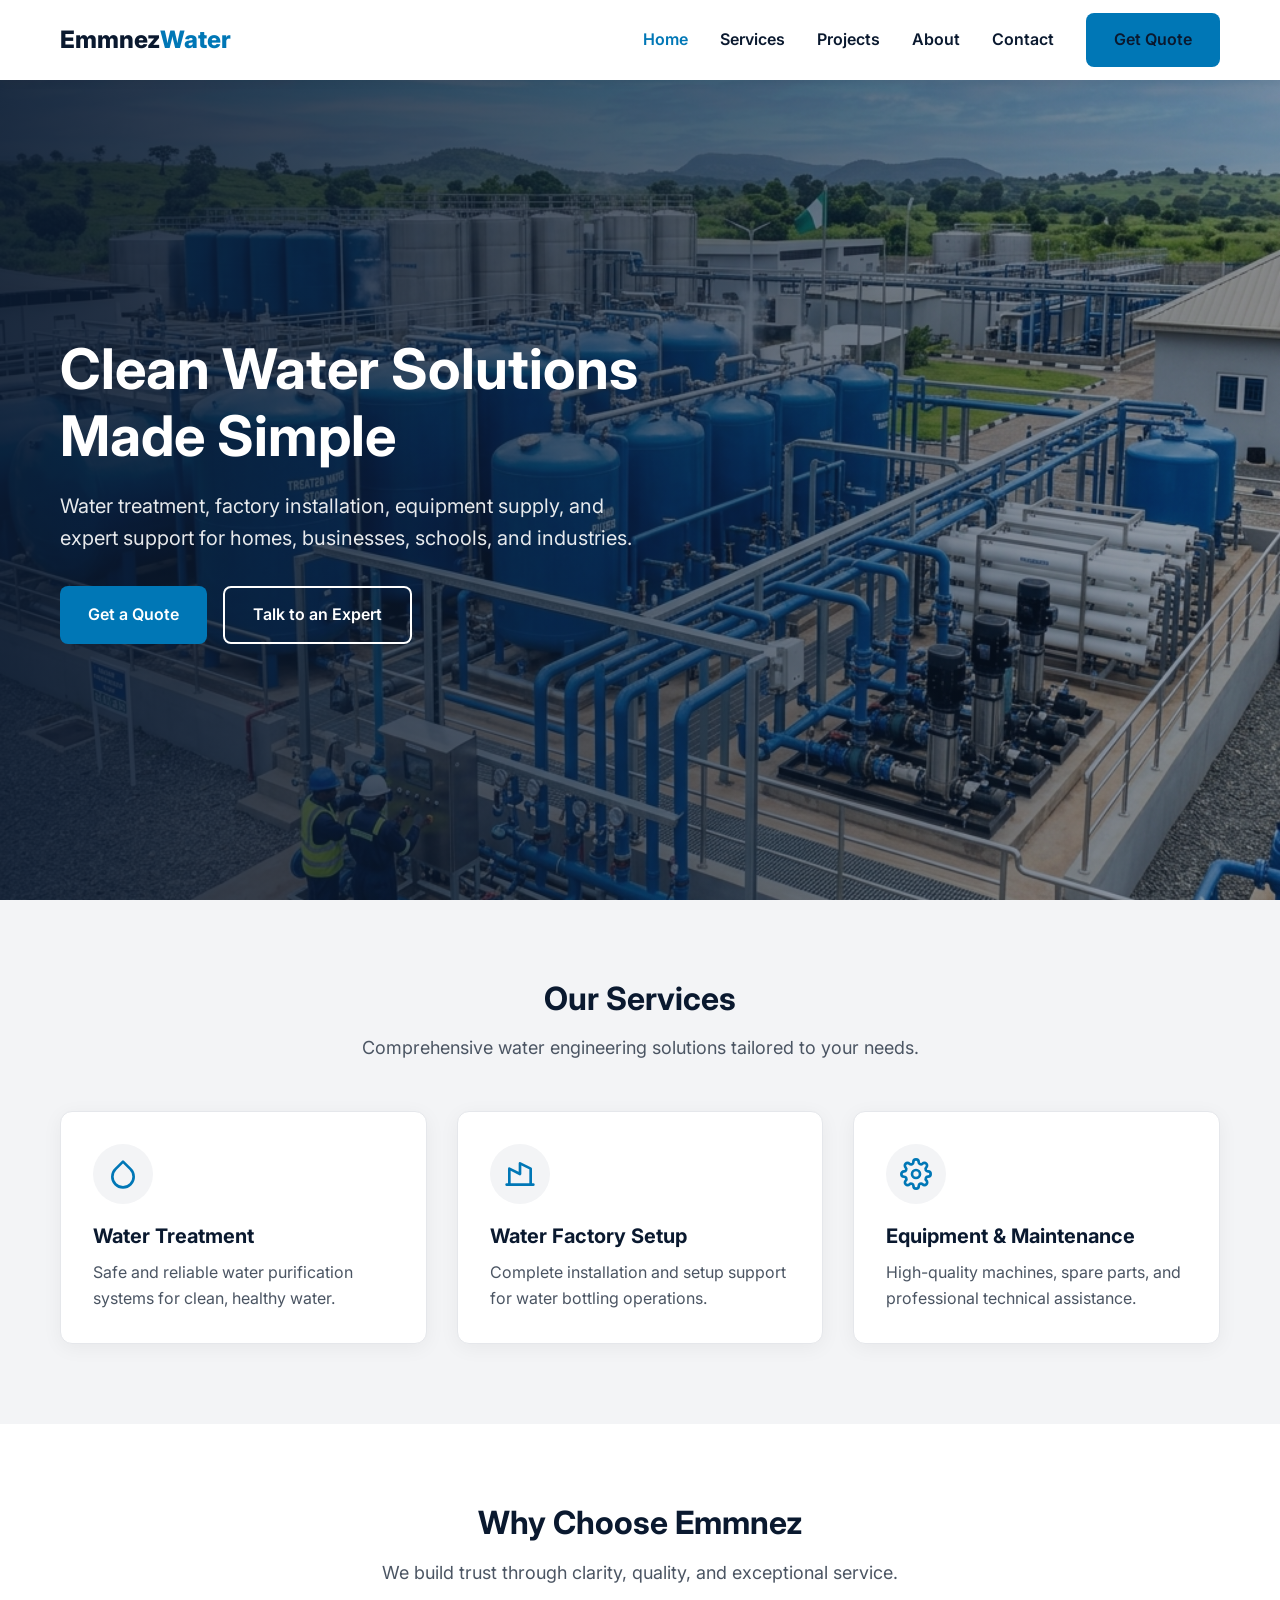
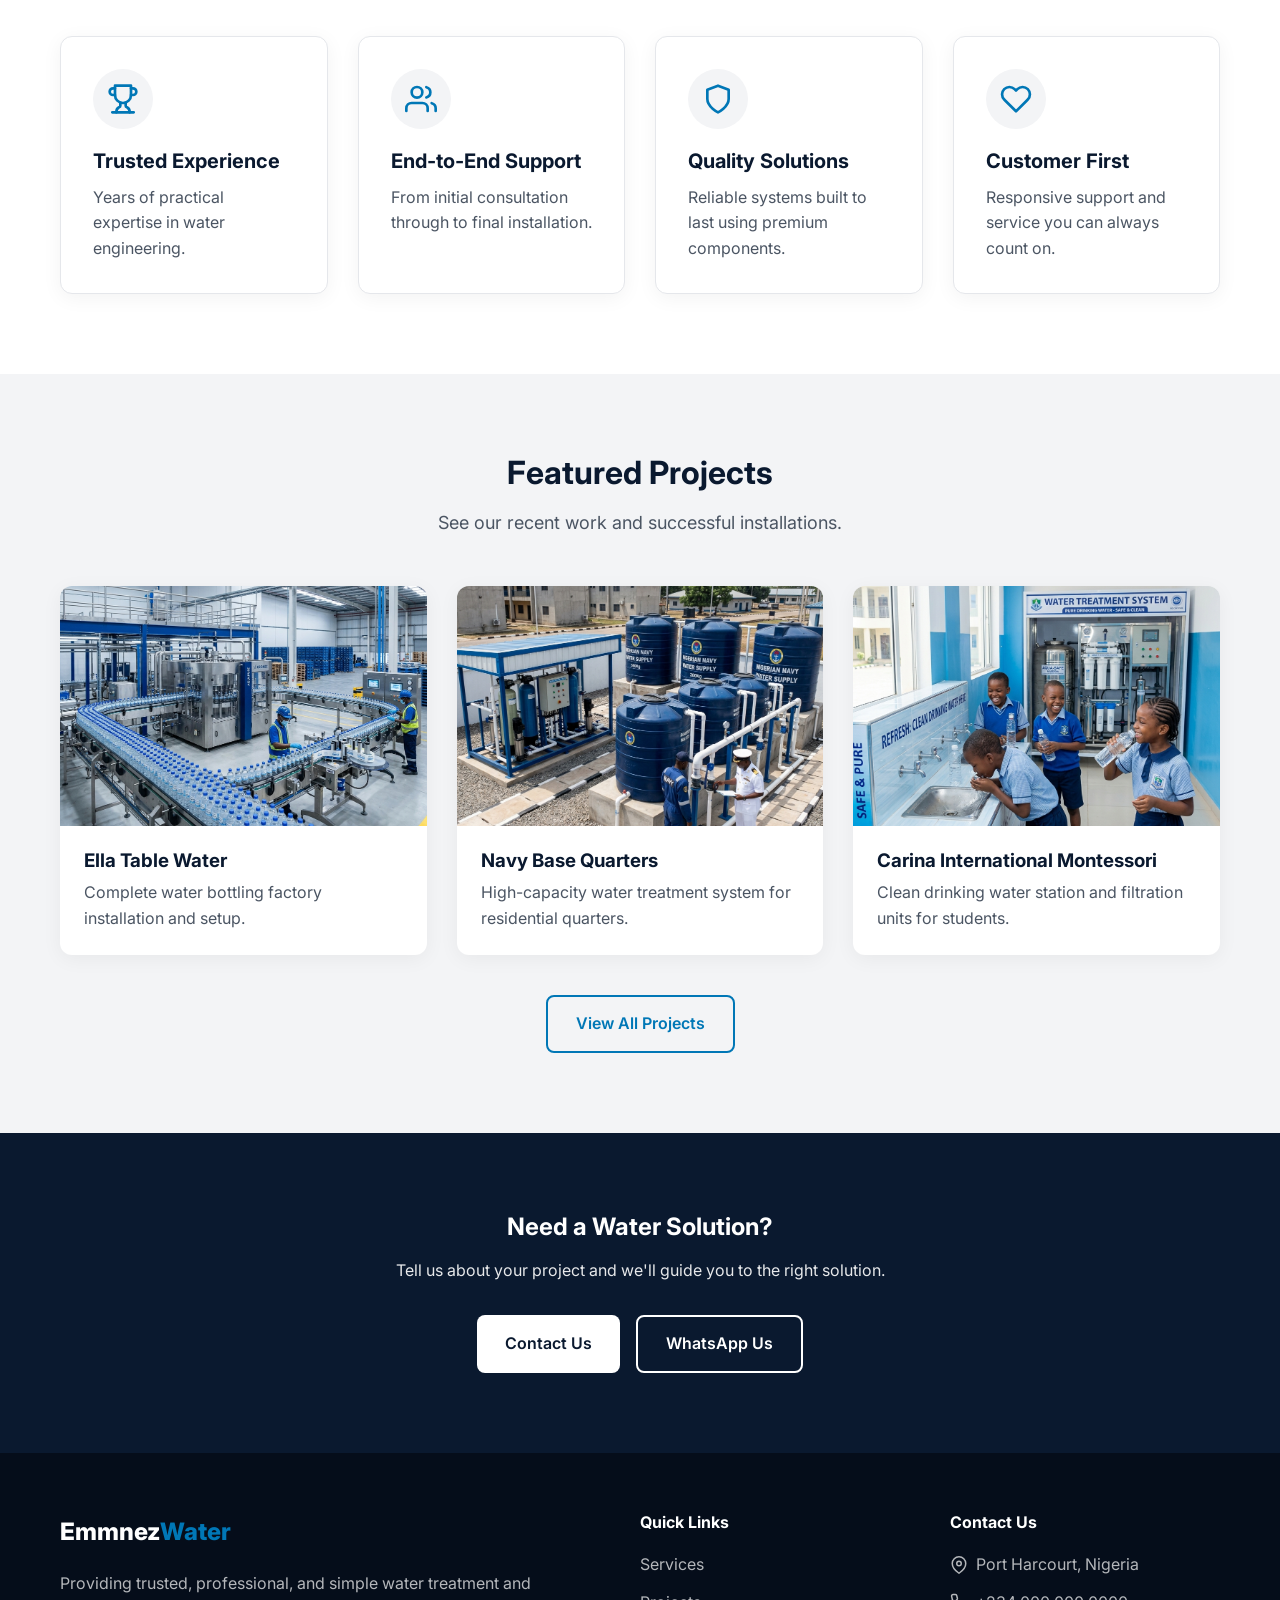
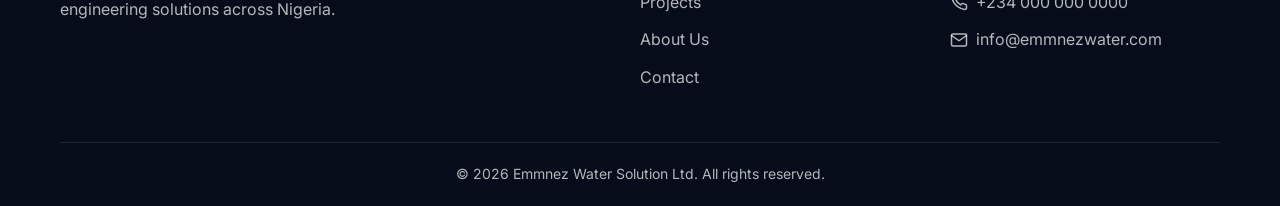
==== index.html @ 992c762e "Initial Commit: Emmnez website_v1" ====
<!DOCTYPE html>
<html lang="en">

<head>
    <meta charset="UTF-8">
    <meta name="viewport" content="width=device-width, initial-scale=1.0">
    <title>Emmnez Water Solution | Clean Water Solutions Made Simple</title>
    <meta name="description"
        content="Water treatment, factory installation, equipment supply, and expert support for homes, businesses, schools, and industries in Nigeria.">

    <!-- Open Graph Tags -->
    <meta property="og:title" content="Emmnez Water Solution">
    <meta property="og:description"
        content="Water treatment, factory installation, equipment supply, and expert support.">
    <meta property="og:type" content="website">

    <!-- Fonts -->
    <link rel="preconnect" href="https://fonts.googleapis.com">
    <link rel="preconnect" href="https://fonts.gstatic.com" crossorigin>
    <link href="https://fonts.googleapis.com/css2?family=Inter:wght@400;600;700;800&display=swap" rel="stylesheet">

    <!-- CSS -->
    <link rel="stylesheet" href="css/style.css">
</head>

<body>

    <!-- Header Navigation -->
    <header class="header">
        <div class="container nav-container">
            <a href="index.html" class="logo">Emmnez<span>Water</span></a>

            <nav class="nav-links">
                <a href="index.html" class="active">Home</a>
                <a href="services.html">Services</a>
                <a href="projects.html">Projects</a>
                <a href="about.html">About</a>
                <a href="contact.html">Contact</a>
                <a href="contact.html" class="btn btn-primary">Get Quote</a>
            </nav>

            <button class="hamburger" aria-label="Toggle navigation">
                <span></span>
                <span></span>
                <span></span>
            </button>
        </div>
    </header>

    <!-- Mobile Menu Overlay -->
    <div class="overlay"></div>
    <div class="mobile-menu">
        <a href="index.html">Home</a>
        <a href="services.html">Services</a>
        <a href="projects.html">Projects</a>
        <a href="about.html">About</a>
        <a href="contact.html">Contact</a>
        <a href="contact.html" class="btn btn-primary">Get Quote</a>
    </div>

    <main>
        <!-- Section 1: Hero -->
        <section class="hero" style="background-image: url('images/hero.png');">
            <div class="container">
                <div class="hero-content">
                    <h1>Clean Water Solutions Made Simple</h1>
                    <p>Water treatment, factory installation, equipment supply, and expert support for homes,
                        businesses, schools, and industries.</p>
                    <div class="hero-btns">
                        <a href="contact.html" class="btn btn-primary">Get a Quote</a>
                        <a href="contact.html" class="btn btn-secondary">Talk to an Expert</a>
                    </div>
                </div>
            </div>
        </section>

        <!-- Section 2: Services -->
        <section class="section services-section">
            <div class="container">
                <h2 class="section-title">Our Services</h2>
                <p class="section-subtitle">Comprehensive water engineering solutions tailored to your needs.</p>

                <div class="grid-3">
                    <div class="card">
                        <div class="card-icon"><svg width="32" height="32" viewBox="0 0 24 24" fill="none" stroke="currentColor" stroke-width="2" stroke-linecap="round" stroke-linejoin="round"><path d="M12 2.69l5.66 5.66a8 8 0 1 1-11.31 0z"></path></svg></div>
                        <h3>Water Treatment</h3>
                        <p>Safe and reliable water purification systems for clean, healthy water.</p>
                    </div>
                    <div class="card">
                        <div class="card-icon"><svg width="32" height="32" viewBox="0 0 24 24" fill="none" stroke="currentColor" stroke-width="2" stroke-linecap="round" stroke-linejoin="round"><path d="M2 20h20"></path><path d="M4 20V8l8 4V4l8 4v12"></path></svg></div>
                        <h3>Water Factory Setup</h3>
                        <p>Complete installation and setup support for water bottling operations.</p>
                    </div>
                    <div class="card">
                        <div class="card-icon"><svg width="32" height="32" viewBox="0 0 24 24" fill="none" stroke="currentColor" stroke-width="2" stroke-linecap="round" stroke-linejoin="round"><circle cx="12" cy="12" r="3"></circle><path d="M19.4 15a1.65 1.65 0 0 0 .33 1.82l.06.06a2 2 0 0 1 0 2.83 2 2 0 0 1-2.83 0l-.06-.06a1.65 1.65 0 0 0-1.82-.33 1.65 1.65 0 0 0-1 1.51V21a2 2 0 0 1-2 2 2 2 0 0 1-2-2v-.09A1.65 1.65 0 0 0 9 19.4a1.65 1.65 0 0 0-1.82.33l-.06.06a2 2 0 0 1-2.83 0 2 2 0 0 1 0-2.83l.06-.06a1.65 1.65 0 0 0 .33-1.82 1.65 1.65 0 0 0-1.51-1H3a2 2 0 0 1-2-2 2 2 0 0 1 2-2h.09A1.65 1.65 0 0 0 4.6 9a1.65 1.65 0 0 0-.33-1.82l-.06-.06a2 2 0 0 1 0-2.83 2 2 0 0 1 2.83 0l.06.06a1.65 1.65 0 0 0 1.82.33H9a1.65 1.65 0 0 0 1-1.51V3a2 2 0 0 1 2-2 2 2 0 0 1 2 2v.09a1.65 1.65 0 0 0 1 1.51 1.65 1.65 0 0 0 1.82-.33l.06-.06a2 2 0 0 1 2.83 0 2 2 0 0 1 0 2.83l-.06.06a1.65 1.65 0 0 0-.33 1.82V9a1.65 1.65 0 0 0 1.51 1H21a2 2 0 0 1 2 2 2 2 0 0 1-2 2h-.09a1.65 1.65 0 0 0-1.51 1z"></path></svg></div>
                        <h3>Equipment & Maintenance</h3>
                        <p>High-quality machines, spare parts, and professional technical assistance.</p>
                    </div>
                </div>
            </div>
        </section>

        <!-- Section 3: Why Choose Emmnez -->
        <section class="section">
            <div class="container">
                <h2 class="section-title">Why Choose Emmnez</h2>
                <p class="section-subtitle">We build trust through clarity, quality, and exceptional service.</p>

                <div class="grid-4">
                    <div class="card">
                        <div class="card-icon"><svg width="32" height="32" viewBox="0 0 24 24" fill="none" stroke="currentColor" stroke-width="2" stroke-linecap="round" stroke-linejoin="round"><path d="M6 9H4.5a2.5 2.5 0 0 1 0-5H6"></path><path d="M18 9h1.5a2.5 2.5 0 0 0 0-5H18"></path><path d="M4 22h16"></path><path d="M10 14.66V17c0 .55-.47.98-.97 1.21C7.85 18.75 7 20.24 7 22"></path><path d="M14 14.66V17c0 .55.47.98.97 1.21C16.15 18.75 17 20.24 17 22"></path><path d="M18 2H6v7a6 6 0 0 0 12 0V2z"></path></svg></div>
                        <h3>Trusted Experience</h3>
                        <p>Years of practical expertise in water engineering.</p>
                    </div>
                    <div class="card">
                        <div class="card-icon"><svg width="32" height="32" viewBox="0 0 24 24" fill="none" stroke="currentColor" stroke-width="2" stroke-linecap="round" stroke-linejoin="round"><path d="M17 21v-2a4 4 0 0 0-4-4H5a4 4 0 0 0-4 4v2"></path><circle cx="9" cy="7" r="4"></circle><path d="M23 21v-2a4 4 0 0 0-3-3.87"></path><path d="M16 3.13a4 4 0 0 1 0 7.75"></path></svg></div>
                        <h3>End-to-End Support</h3>
                        <p>From initial consultation through to final installation.</p>
                    </div>
                    <div class="card">
                        <div class="card-icon"><svg width="32" height="32" viewBox="0 0 24 24" fill="none" stroke="currentColor" stroke-width="2" stroke-linecap="round" stroke-linejoin="round"><path d="M12 22s8-4 8-10V5l-8-3-8 3v7c0 6 8 10 8 10z"></path></svg></div>
                        <h3>Quality Solutions</h3>
                        <p>Reliable systems built to last using premium components.</p>
                    </div>
                    <div class="card">
                        <div class="card-icon"><svg width="32" height="32" viewBox="0 0 24 24" fill="none" stroke="currentColor" stroke-width="2" stroke-linecap="round" stroke-linejoin="round"><path d="M20.84 4.61a5.5 5.5 0 0 0-7.78 0L12 5.67l-1.06-1.06a5.5 5.5 0 0 0-7.78 7.78l1.06 1.06L12 21.23l7.78-7.78 1.06-1.06a5.5 5.5 0 0 0 0-7.78z"></path></svg></div>
                        <h3>Customer First</h3>
                        <p>Responsive support and service you can always count on.</p>
                    </div>
                </div>
            </div>
        </section>

        <!-- Section 4: Featured Projects -->
        <section class="section services-section">
            <div class="container">
                <h2 class="section-title">Featured Projects</h2>
                <p class="section-subtitle">See our recent work and successful installations.</p>

                <div class="grid-3">
                    <div class="project-card">
                        <img src="images/project-ella.png" alt="Ella Table Water Factory" class="project-img">
                        <div class="project-info">
                            <h3>Ella Table Water</h3>
                            <p>Complete water bottling factory installation and setup.</p>
                        </div>
                    </div>
                    <div class="project-card">
                        <img src="images/project-navy.png" alt="Navy Base Quarters Water System" class="project-img">
                        <div class="project-info">
                            <h3>Navy Base Quarters</h3>
                            <p>High-capacity water treatment system for residential quarters.</p>
                        </div>
                    </div>
                    <div class="project-card">
                        <img src="images/project-school.png" alt="Carina International Montessori School Water Station"
                            class="project-img">
                        <div class="project-info">
                            <h3>Carina International Montessori</h3>
                            <p>Clean drinking water station and filtration units for students.</p>
                        </div>
                    </div>
                </div>
                <div style="text-align: center; margin-top: 40px;">
                    <a href="projects.html" class="btn btn-outline">View All Projects</a>
                </div>
            </div>
        </section>

        <!-- Section 5: Contact CTA -->
        <section class="section cta-section">
            <div class="container">
                <h2>Need a Water Solution?</h2>
                <p style="max-width: 600px; margin: 16px auto 0; opacity: 0.9;">Tell us about your project and we'll
                    guide you to the right solution.</p>
                <div class="cta-btns">
                    <a href="contact.html" class="btn btn-primary"
                        style="background-color: var(--secondary-white); color: var(--primary-navy);">Contact Us</a>
                    <a href="https://wa.me/2340000000000" class="btn btn-outline"
                        style="border-color: var(--secondary-white); color: var(--secondary-white);">WhatsApp Us</a>
                </div>
            </div>
        </section>
    </main>

    <footer class="footer">
        <div class="container">
            <div class="footer-top">
                <div>
                    <a href="index.html" class="logo"
                        style="color: var(--secondary-white); margin-bottom: 20px; display: block;">Emmnez<span>Water</span></a>
                    <p>Providing trusted, professional, and simple water treatment and engineering solutions across
                        Nigeria.</p>
                </div>
                <div>
                    <h4>Quick Links</h4>
                    <ul class="footer-links">
                        <li><a href="services.html">Services</a></li>
                        <li><a href="projects.html">Projects</a></li>
                        <li><a href="about.html">About Us</a></li>
                        <li><a href="contact.html">Contact</a></li>
                    </ul>
                </div>
                <div>
                    <h4>Contact Us</h4>
                    <ul class="footer-links">
                        <li style="display: flex; align-items: center; gap: 8px;"><svg width="18" height="18" viewBox="0 0 24 24" fill="none" stroke="currentColor" stroke-width="2" stroke-linecap="round" stroke-linejoin="round"><path d="M21 10c0 7-9 13-9 13s-9-6-9-13a9 9 0 0 1 18 0z"></path><circle cx="12" cy="10" r="3"></circle></svg> Port Harcourt, Nigeria</li>
                        <li style="display: flex; align-items: center; gap: 8px;"><svg width="18" height="18" viewBox="0 0 24 24" fill="none" stroke="currentColor" stroke-width="2" stroke-linecap="round" stroke-linejoin="round"><path d="M22 16.92v3a2 2 0 0 1-2.18 2 19.79 19.79 0 0 1-8.63-3.07 19.5 19.5 0 0 1-6-6 19.79 19.79 0 0 1-3.07-8.67A2 2 0 0 1 4.11 2h3a2 2 0 0 1 2 1.72 12.84 12.84 0 0 0 .7 2.81 2 2 0 0 1-.45 2.11L8.09 9.91a16 16 0 0 0 6 6l1.27-1.27a2 2 0 0 1 2.11-.45 12.84 12.84 0 0 0 2.81.7A2 2 0 0 1 22 16.92z"></path></svg> +234 000 000 0000</li>
                        <li style="display: flex; align-items: center; gap: 8px;"><svg width="18" height="18" viewBox="0 0 24 24" fill="none" stroke="currentColor" stroke-width="2" stroke-linecap="round" stroke-linejoin="round"><path d="M4 4h16c1.1 0 2 .9 2 2v12c0 1.1-.9 2-2 2H4c-1.1 0-2-.9-2-2V6c0-1.1.9-2 2-2z"></path><polyline points="22,6 12,13 2,6"></polyline></svg> info@emmnezwater.com</li>
                    </ul>
                </div>
            </div>
            <div class="footer-bottom">
                <p>&copy; 2026 Emmnez Water Solution Ltd. All rights reserved.</p>
            </div>
        </div>
    </footer>

    <script src="js/main.js"></script>
</body>

</html>
---- css/style.css ----
:root {
    --primary-navy: #0A192F;
    --secondary-white: #FFFFFF;
    --neutral-gray: #F3F4F6;
    --text-gray: #4B5563;
    --accent-blue: #0077B6;
    --border-light: #E5E7EB;
    
    --font-main: 'Inter', sans-serif;
    
    --transition-fast: 0.2s ease;
    --transition-smooth: 0.3s ease-in-out;
}

* {
    margin: 0;
    padding: 0;
    box-sizing: border-box;
}

html {
    scroll-behavior: smooth;
}

body {
    font-family: var(--font-main);
    color: var(--text-gray);
    background-color: var(--secondary-white);
    line-height: 1.6;
    -webkit-font-smoothing: antialiased;
}

h1, h2, h3, h4, h5, h6 {
    color: var(--primary-navy);
    font-weight: 700;
    line-height: 1.2;
}

a {
    text-decoration: none;
    color: inherit;
    transition: color var(--transition-fast);
}

img {
    max-width: 100%;
    height: auto;
    display: block;
}

/* Utilities */
.container {
    width: 100%;
    max-width: 1200px;
    margin: 0 auto;
    padding: 0 20px;
}

.section {
    padding: 80px 0;
}

.section-title {
    font-size: 2rem;
    margin-bottom: 16px;
    text-align: center;
}

.section-subtitle {
    text-align: center;
    max-width: 600px;
    margin: 0 auto 48px;
    font-size: 1.125rem;
}

.btn {
    display: inline-flex;
    align-items: center;
    justify-content: center;
    padding: 14px 28px;
    border-radius: 8px;
    font-weight: 600;
    font-size: 1rem;
    cursor: pointer;
    transition: all var(--transition-fast);
    border: none;
    min-width: 44px;
    min-height: 44px; /* Touch target size */
}

.btn-primary {
    background-color: var(--accent-blue);
    color: var(--secondary-white);
}

.btn-primary:hover {
    background-color: #005f92;
    transform: translateY(-2px);
}

.btn-secondary {
    background-color: transparent;
    color: var(--secondary-white);
    border: 2px solid var(--secondary-white);
}

.btn-secondary:hover {
    background-color: var(--secondary-white);
    color: var(--primary-navy);
}

.btn-outline {
    background-color: transparent;
    color: var(--accent-blue);
    border: 2px solid var(--accent-blue);
}

.btn-outline:hover {
    background-color: var(--accent-blue);
    color: var(--secondary-white);
}

/* Header & Navigation */
.header {
    position: fixed;
    top: 0;
    left: 0;
    width: 100%;
    background-color: var(--secondary-white);
    box-shadow: 0 2px 10px rgba(0, 0, 0, 0.05);
    z-index: 1000;
    transition: padding var(--transition-smooth);
}

.nav-container {
    display: flex;
    justify-content: space-between;
    align-items: center;
    height: 80px;
}

.logo {
    font-size: 1.5rem;
    font-weight: 800;
    color: var(--primary-navy);
}

.logo span {
    color: var(--accent-blue);
}

.nav-links {
    display: none; /* Mobile first */
}

.hamburger {
    display: flex;
    flex-direction: column;
    gap: 6px;
    background: none;
    border: none;
    cursor: pointer;
    padding: 10px;
    z-index: 1001;
}

.hamburger span {
    display: block;
    width: 25px;
    height: 2px;
    background-color: var(--primary-navy);
    transition: var(--transition-fast);
}

/* Mobile Menu */
.mobile-menu {
    position: fixed;
    top: 0;
    right: -100%;
    width: 80%;
    max-width: 400px;
    height: 100vh;
    background-color: var(--secondary-white);
    box-shadow: -5px 0 15px rgba(0, 0, 0, 0.1);
    z-index: 999;
    padding: 100px 40px 40px;
    transition: right var(--transition-smooth);
    display: flex;
    flex-direction: column;
    gap: 24px;
}

.mobile-menu.active {
    right: 0;
}

.mobile-menu a {
    font-size: 1.25rem;
    font-weight: 600;
    color: var(--primary-navy);
    padding: 10px 0;
}

.mobile-menu .btn {
    margin-top: 20px;
}

/* Overlay */
.overlay {
    position: fixed;
    top: 0;
    left: 0;
    width: 100%;
    height: 100%;
    background: rgba(0, 0, 0, 0.5);
    opacity: 0;
    visibility: hidden;
    transition: var(--transition-smooth);
    z-index: 998;
}

.overlay.active {
    opacity: 1;
    visibility: visible;
}

/* Main Content Wrapper */
main {
    margin-top: 80px; /* Offset for fixed header */
}

/* Hero Section */
.hero {
    position: relative;
    height: calc(100vh - 80px);
    min-height: 500px;
    display: flex;
    align-items: center;
    background-size: cover;
    background-position: center;
    background-repeat: no-repeat;
}

.hero::before {
    content: '';
    position: absolute;
    top: 0;
    left: 0;
    width: 100%;
    height: 100%;
    background: linear-gradient(to right, rgba(10, 25, 47, 0.9), rgba(10, 25, 47, 0.4));
}

.hero-content {
    position: relative;
    z-index: 1;
    color: var(--secondary-white);
    max-width: 600px;
    animation: fadeIn 1s ease-out forwards;
}

.hero h1 {
    color: var(--secondary-white);
    font-size: 2.5rem;
    margin-bottom: 20px;
}

.hero p {
    font-size: 1.125rem;
    margin-bottom: 32px;
    opacity: 0.9;
}

.hero-btns {
    display: flex;
    gap: 16px;
    flex-wrap: wrap;
}

/* Grid Layouts */
.grid-3 {
    display: grid;
    grid-template-columns: 1fr;
    gap: 30px;
}

.grid-4 {
    display: grid;
    grid-template-columns: 1fr;
    gap: 30px;
}

.grid-2 {
    display: grid;
    grid-template-columns: 1fr;
    gap: 40px;
}

/* Cards */
.card {
    background: var(--secondary-white);
    border-radius: 12px;
    padding: 32px;
    box-shadow: 0 4px 20px rgba(0, 0, 0, 0.05);
    transition: transform var(--transition-fast), box-shadow var(--transition-fast);
    border: 1px solid var(--border-light);
}

.card:hover {
    transform: translateY(-5px);
    box-shadow: 0 10px 30px rgba(0, 0, 0, 0.08);
}

.card-icon {
    width: 60px;
    height: 60px;
    background-color: var(--neutral-gray);
    border-radius: 50%;
    display: flex;
    align-items: center;
    justify-content: center;
    margin-bottom: 20px;
    color: var(--accent-blue);
    font-size: 1.5rem;
}

.card h3 {
    margin-bottom: 12px;
    font-size: 1.25rem;
}

/* Services Background */
.services-section {
    background-color: var(--neutral-gray);
}

/* Projects */
.project-card {
    border-radius: 12px;
    overflow: hidden;
    background: var(--secondary-white);
    box-shadow: 0 4px 20px rgba(0, 0, 0, 0.05);
    display: flex;
    flex-direction: column;
}

.project-img {
    height: 240px;
    width: 100%;
    object-fit: cover;
}

.project-info {
    padding: 24px;
    flex: 1;
}

.project-info h3 {
    margin-bottom: 8px;
}

/* Contact CTA */
.cta-section {
    background-color: var(--primary-navy);
    color: var(--secondary-white);
    text-align: center;
}

.cta-section h2 {
    color: var(--secondary-white);
}

.cta-btns {
    display: flex;
    gap: 16px;
    justify-content: center;
    flex-wrap: wrap;
    margin-top: 32px;
}

/* Footer */
.footer {
    background-color: #050d1a;
    color: rgba(255, 255, 255, 0.7);
    padding: 60px 0 20px;
}

.footer-top {
    display: grid;
    grid-template-columns: 1fr;
    gap: 40px;
    margin-bottom: 40px;
}

.footer h4 {
    color: var(--secondary-white);
    margin-bottom: 20px;
}

.footer-links {
    list-style: none;
}

.footer-links li {
    margin-bottom: 12px;
}

.footer-links a:hover {
    color: var(--secondary-white);
}

.footer-bottom {
    text-align: center;
    padding-top: 20px;
    border-top: 1px solid rgba(255, 255, 255, 0.1);
    font-size: 0.875rem;
}

/* Form Styles */
.form-group {
    margin-bottom: 20px;
}

.form-label {
    display: block;
    margin-bottom: 8px;
    font-weight: 600;
    color: var(--primary-navy);
}

.form-control {
    width: 100%;
    padding: 14px 16px;
    border: 1px solid var(--border-light);
    border-radius: 8px;
    font-family: inherit;
    font-size: 1rem;
    transition: border-color var(--transition-fast);
}

.form-control:focus {
    outline: none;
    border-color: var(--accent-blue);
}

textarea.form-control {
    min-height: 120px;
    resize: vertical;
}

/* Map */
.map-container {
    border-radius: 12px;
    overflow: hidden;
    height: 400px;
}

.map-container iframe {
    width: 100%;
    height: 100%;
    border: none;
}

/* Page Headers */
.page-header {
    background-color: var(--primary-navy);
    color: var(--secondary-white);
    padding: 80px 0;
    text-align: center;
}

.page-header h1 {
    color: var(--secondary-white);
    font-size: 2.5rem;
    margin-bottom: 16px;
}

.page-header p {
    font-size: 1.125rem;
    opacity: 0.9;
    max-width: 600px;
    margin: 0 auto;
}

/* Services Page specific */
.service-detail {
    display: grid;
    grid-template-columns: 1fr;
    gap: 40px;
    margin-bottom: 80px;
    align-items: center;
}

.service-detail:nth-child(even) .service-img-col {
    order: -1;
}

.service-img {
    border-radius: 12px;
    width: 100%;
    height: auto;
    object-fit: cover;
}

.service-content h3 {
    font-size: 1.75rem;
    margin-bottom: 16px;
}

.service-content ul {
    list-style-type: none;
    margin-top: 20px;
}

.service-content ul li {
    margin-bottom: 10px;
    padding-left: 24px;
    position: relative;
}

.service-content ul li::before {
    content: '✓';
    color: var(--accent-blue);
    position: absolute;
    left: 0;
    font-weight: bold;
}

/* About Page Specific */
.team-img {
    border-radius: 12px;
    width: 100%;
    height: auto;
    object-fit: cover;
}

/* Contact Info */
.contact-info-card {
    background: var(--neutral-gray);
    padding: 32px;
    border-radius: 12px;
}

.contact-info-item {
    margin-bottom: 24px;
}

.contact-info-item h4 {
    margin-bottom: 8px;
    display: flex;
    align-items: center;
    gap: 8px;
}

/* Animations */
@keyframes fadeIn {
    from {
        opacity: 0;
        transform: translateY(20px);
    }
    to {
        opacity: 1;
        transform: translateY(0);
    }
}

/* Responsive Design - Desktop First overrides */
@media (min-width: 768px) {
    .grid-3 {
        grid-template-columns: repeat(3, 1fr);
    }
    
    .grid-4 {
        grid-template-columns: repeat(2, 1fr);
    }
    
    .grid-2 {
        grid-template-columns: repeat(2, 1fr);
        align-items: center;
    }
    
    .hero h1 {
        font-size: 3.5rem;
    }
    
    .hero p {
        font-size: 1.25rem;
    }
    
    .footer-top {
        grid-template-columns: 2fr 1fr 1fr;
    }

    .service-detail {
        grid-template-columns: 1fr 1fr;
    }
    
    .service-detail:nth-child(even) .service-img-col {
        order: 1; /* Reset on desktop so image is on right */
    }
}

@media (min-width: 1024px) {
    .hamburger {
        display: none;
    }
    
    .nav-links {
        display: flex;
        gap: 32px;
        align-items: center;
    }
    
    .nav-links a {
        font-weight: 600;
        color: var(--primary-navy);
    }
    
    .nav-links a.active {
        color: var(--accent-blue);
    }
    
    .nav-links a:hover {
        color: var(--accent-blue);
    }
    
    .grid-4 {
        grid-template-columns: repeat(4, 1fr);
    }
}
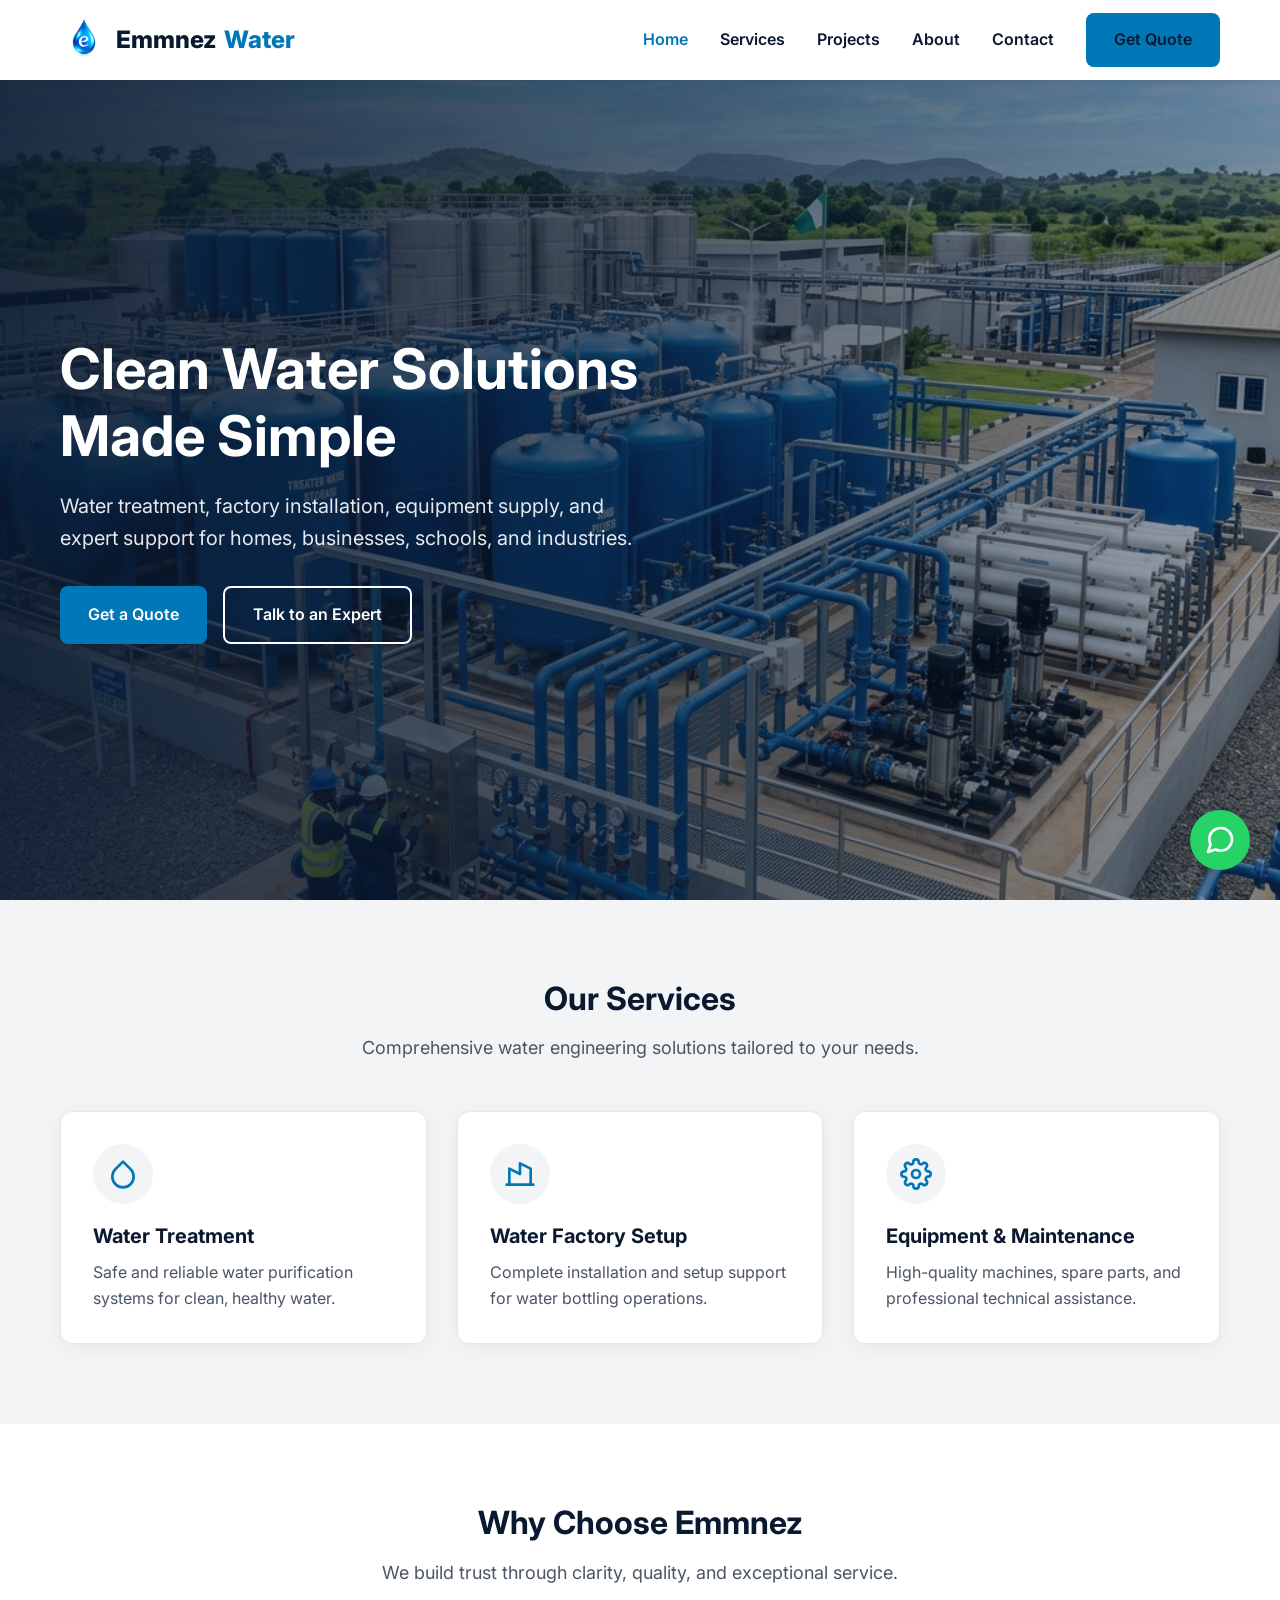
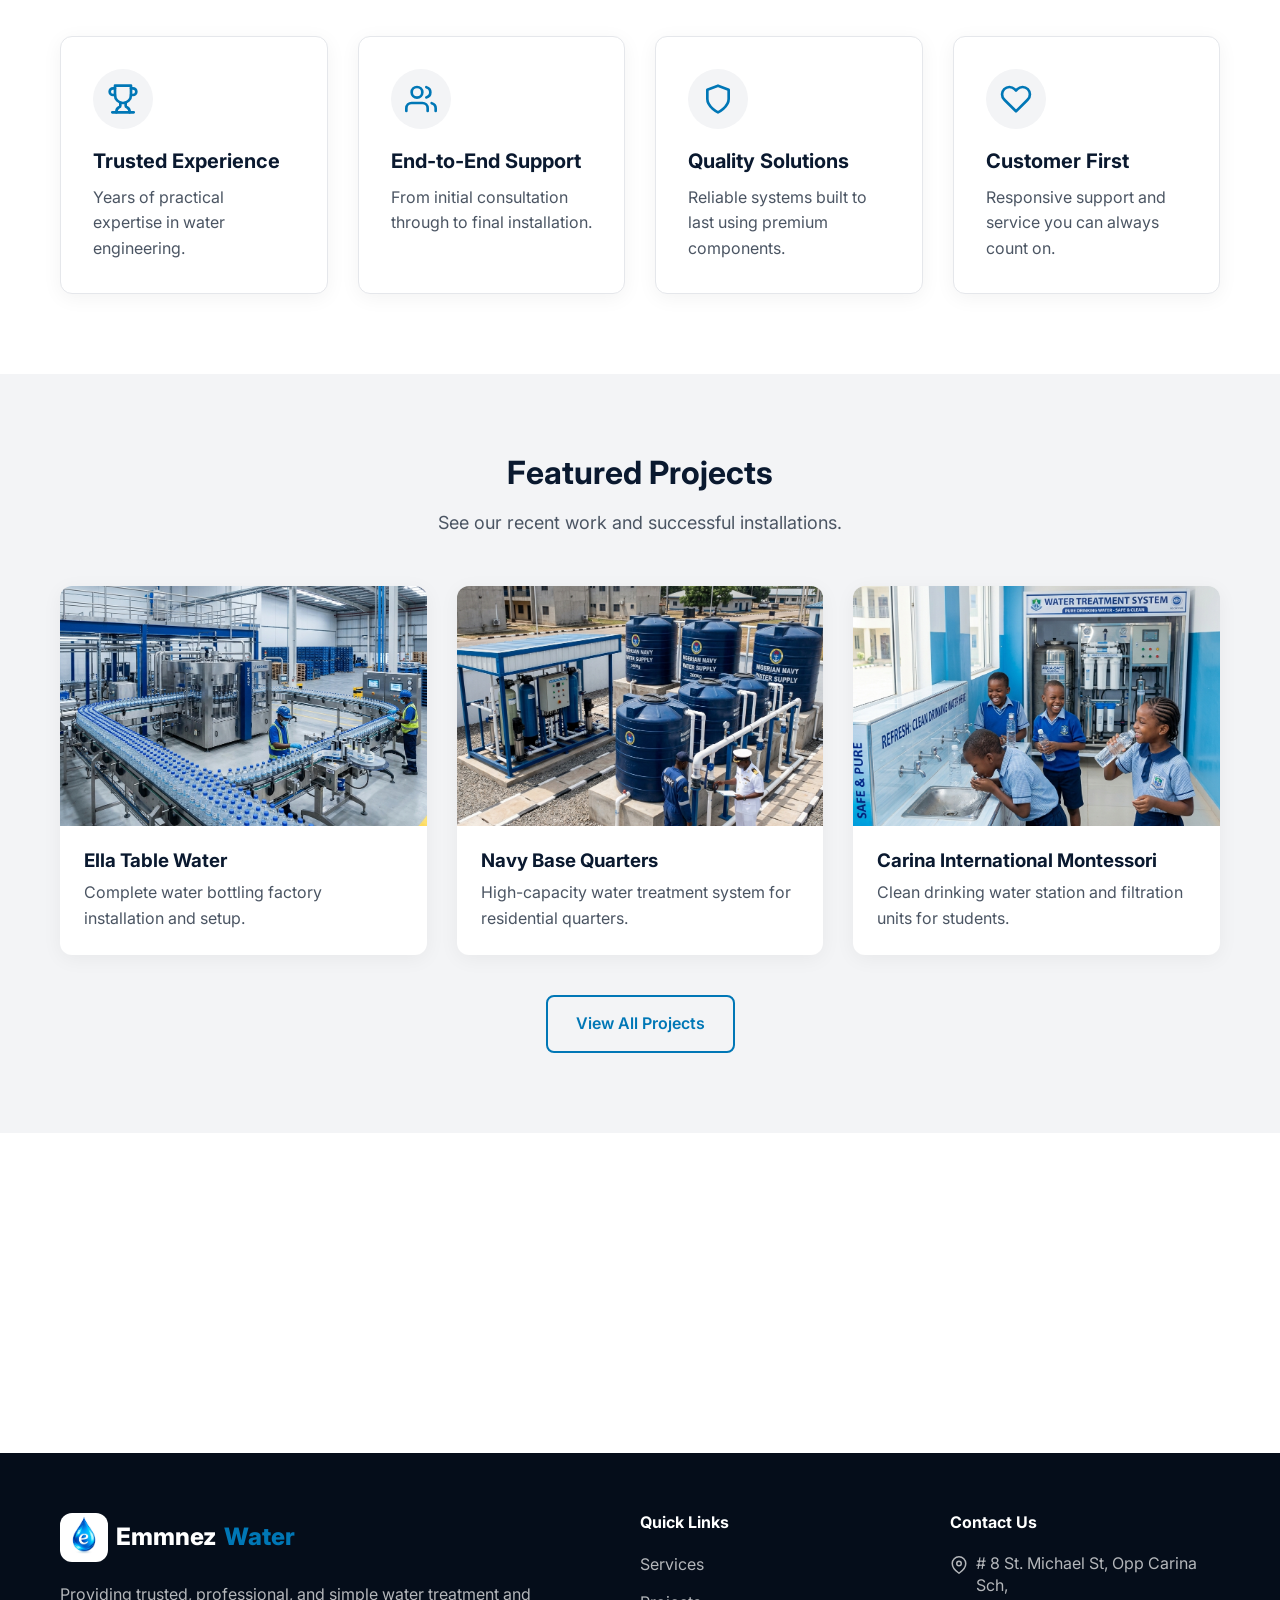
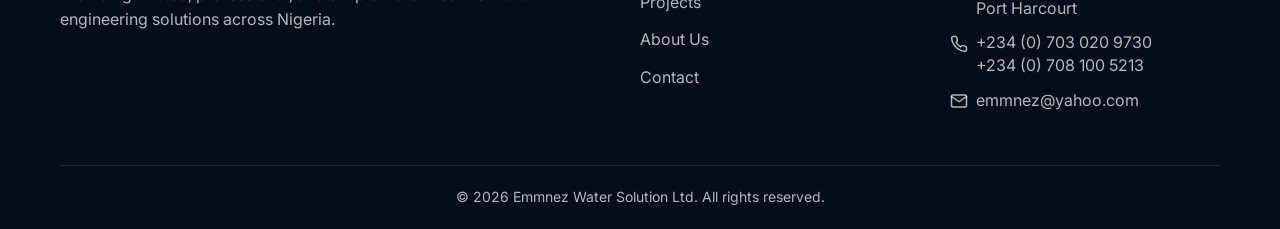
==== commit d8a18c16: "Update: Mobile hamburger rework, add logo, wire contact form, update contact info" ====
--- a/index.html
+++ b/index.html
@@ -28,7 +28,7 @@
     <!-- Header Navigation -->
     <header class="header">
         <div class="container nav-container">
-            <a href="index.html" class="logo">Emmnez<span>Water</span></a>
+            <a href="index.html" class="logo" style="display: flex; align-items: center; gap: 8px;"><img src="images/logo.jpg" alt="Emmnez Water Logo" width="48" height="48" style="mix-blend-mode: multiply; object-fit: contain;">Emmnez<span>Water</span></a>
 
             <nav class="nav-links">
                 <a href="index.html" class="active">Home</a>
@@ -75,7 +75,7 @@
         </section>
 
         <!-- Section 2: Services -->
-        <section class="section services-section">
+        <section class="section services-section animate-on-scroll">
             <div class="container">
                 <h2 class="section-title">Our Services</h2>
                 <p class="section-subtitle">Comprehensive water engineering solutions tailored to your needs.</p>
@@ -101,7 +101,7 @@
         </section>
 
         <!-- Section 3: Why Choose Emmnez -->
-        <section class="section">
+        <section class="section animate-on-scroll">
             <div class="container">
                 <h2 class="section-title">Why Choose Emmnez</h2>
                 <p class="section-subtitle">We build trust through clarity, quality, and exceptional service.</p>
@@ -132,21 +132,21 @@
         </section>
 
         <!-- Section 4: Featured Projects -->
-        <section class="section services-section">
+        <section class="section services-section animate-on-scroll">
             <div class="container">
                 <h2 class="section-title">Featured Projects</h2>
                 <p class="section-subtitle">See our recent work and successful installations.</p>
 
                 <div class="grid-3">
                     <div class="project-card">
-                        <img src="images/project-ella.png" alt="Ella Table Water Factory" class="project-img">
+                        <img src="images/project-ella.png" alt="Ella Table Water Factory" class="project-img" loading="lazy" width="600" height="400">
                         <div class="project-info">
                             <h3>Ella Table Water</h3>
                             <p>Complete water bottling factory installation and setup.</p>
                         </div>
                     </div>
                     <div class="project-card">
-                        <img src="images/project-navy.png" alt="Navy Base Quarters Water System" class="project-img">
+                        <img src="images/project-navy.png" alt="Navy Base Quarters Water System" class="project-img" loading="lazy" width="600" height="400">
                         <div class="project-info">
                             <h3>Navy Base Quarters</h3>
                             <p>High-capacity water treatment system for residential quarters.</p>
@@ -154,7 +154,7 @@
                     </div>
                     <div class="project-card">
                         <img src="images/project-school.png" alt="Carina International Montessori School Water Station"
-                            class="project-img">
+                            class="project-img" loading="lazy" width="600" height="400">
                         <div class="project-info">
                             <h3>Carina International Montessori</h3>
                             <p>Clean drinking water station and filtration units for students.</p>
@@ -168,7 +168,7 @@
         </section>
 
         <!-- Section 5: Contact CTA -->
-        <section class="section cta-section">
+        <section class="section cta-section animate-on-scroll">
             <div class="container">
                 <h2>Need a Water Solution?</h2>
                 <p style="max-width: 600px; margin: 16px auto 0; opacity: 0.9;">Tell us about your project and we'll
@@ -187,8 +187,7 @@
         <div class="container">
             <div class="footer-top">
                 <div>
-                    <a href="index.html" class="logo"
-                        style="color: var(--secondary-white); margin-bottom: 20px; display: block;">Emmnez<span>Water</span></a>
+                    <a href="index.html" class="logo" style="color: var(--secondary-white); margin-bottom: 20px; display: flex; align-items: center; gap: 8px; width: fit-content;"><img src="images/logo.jpg" alt="Emmnez Water Logo" width="48" height="48" style="border-radius: 12px; object-fit: cover; background: white;" loading="lazy">Emmnez<span>Water</span></a>
                     <p>Providing trusted, professional, and simple water treatment and engineering solutions across
                         Nigeria.</p>
                 </div>
@@ -204,9 +203,9 @@
                 <div>
                     <h4>Contact Us</h4>
                     <ul class="footer-links">
-                        <li style="display: flex; align-items: center; gap: 8px;"><svg width="18" height="18" viewBox="0 0 24 24" fill="none" stroke="currentColor" stroke-width="2" stroke-linecap="round" stroke-linejoin="round"><path d="M21 10c0 7-9 13-9 13s-9-6-9-13a9 9 0 0 1 18 0z"></path><circle cx="12" cy="10" r="3"></circle></svg> Port Harcourt, Nigeria</li>
-                        <li style="display: flex; align-items: center; gap: 8px;"><svg width="18" height="18" viewBox="0 0 24 24" fill="none" stroke="currentColor" stroke-width="2" stroke-linecap="round" stroke-linejoin="round"><path d="M22 16.92v3a2 2 0 0 1-2.18 2 19.79 19.79 0 0 1-8.63-3.07 19.5 19.5 0 0 1-6-6 19.79 19.79 0 0 1-3.07-8.67A2 2 0 0 1 4.11 2h3a2 2 0 0 1 2 1.72 12.84 12.84 0 0 0 .7 2.81 2 2 0 0 1-.45 2.11L8.09 9.91a16 16 0 0 0 6 6l1.27-1.27a2 2 0 0 1 2.11-.45 12.84 12.84 0 0 0 2.81.7A2 2 0 0 1 22 16.92z"></path></svg> +234 000 000 0000</li>
-                        <li style="display: flex; align-items: center; gap: 8px;"><svg width="18" height="18" viewBox="0 0 24 24" fill="none" stroke="currentColor" stroke-width="2" stroke-linecap="round" stroke-linejoin="round"><path d="M4 4h16c1.1 0 2 .9 2 2v12c0 1.1-.9 2-2 2H4c-1.1 0-2-.9-2-2V6c0-1.1.9-2 2-2z"></path><polyline points="22,6 12,13 2,6"></polyline></svg> info@emmnezwater.com</li>
+                        <li style="display: flex; align-items: flex-start; gap: 8px;"><svg width="18" height="18" style="flex-shrink: 0; margin-top: 4px;" viewBox="0 0 24 24" fill="none" stroke="currentColor" stroke-width="2" stroke-linecap="round" stroke-linejoin="round"><path d="M21 10c0 7-9 13-9 13s-9-6-9-13a9 9 0 0 1 18 0z"></path><circle cx="12" cy="10" r="3"></circle></svg> <span style="line-height: 1.4;"># 8 St. Michael St, Opp Carina Sch,<br>Port Harcourt</span></li>
+                        <li style="display: flex; align-items: flex-start; gap: 8px;"><svg width="18" height="18" style="flex-shrink: 0; margin-top: 4px;" viewBox="0 0 24 24" fill="none" stroke="currentColor" stroke-width="2" stroke-linecap="round" stroke-linejoin="round"><path d="M22 16.92v3a2 2 0 0 1-2.18 2 19.79 19.79 0 0 1-8.63-3.07 19.5 19.5 0 0 1-6-6 19.79 19.79 0 0 1-3.07-8.67A2 2 0 0 1 4.11 2h3a2 2 0 0 1 2 1.72 12.84 12.84 0 0 0 .7 2.81 2 2 0 0 1-.45 2.11L8.09 9.91a16 16 0 0 0 6 6l1.27-1.27a2 2 0 0 1 2.11-.45 12.84 12.84 0 0 0 2.81.7A2 2 0 0 1 22 16.92z"></path></svg> <span style="line-height: 1.4;"><a href="tel:+2347030209730">+234 (0) 703 020 9730</a><br><a href="tel:+2347081005213">+234 (0) 708 100 5213</a></span></li>
+                        <li style="display: flex; align-items: center; gap: 8px;"><svg width="18" height="18" style="flex-shrink: 0;" viewBox="0 0 24 24" fill="none" stroke="currentColor" stroke-width="2" stroke-linecap="round" stroke-linejoin="round"><path d="M4 4h16c1.1 0 2 .9 2 2v12c0 1.1-.9 2-2 2H4c-1.1 0-2-.9-2-2V6c0-1.1.9-2 2-2z"></path><polyline points="22,6 12,13 2,6"></polyline></svg> <a href="mailto:emmnez@yahoo.com">emmnez@yahoo.com</a></li>
                     </ul>
                 </div>
             </div>
@@ -217,6 +216,10 @@
     </footer>
 
     <script src="js/main.js"></script>
+    <!-- Floating WhatsApp -->
+    <a href="https://wa.me/2347030209730" class="floating-whatsapp" target="_blank" aria-label="Chat on WhatsApp">
+        <svg width="32" height="32" viewBox="0 0 24 24" fill="none" stroke="currentColor" stroke-width="2" stroke-linecap="round" stroke-linejoin="round"><path d="M21 11.5a8.38 8.38 0 0 1-.9 3.8 8.5 8.5 0 0 1-7.6 4.7 8.38 8.38 0 0 1-3.8-.9L3 21l1.9-5.7a8.38 8.38 0 0 1-.9-3.8 8.5 8.5 0 0 1 4.7-7.6 8.38 8.38 0 0 1 3.8-.9h.5a8.48 8.48 0 0 1 8 8v.5z"></path></svg>
+    </a>
 </body>
 
 </html>
--- a/css/style.css
+++ b/css/style.css
@@ -156,20 +156,37 @@
 .hamburger {
     display: flex;
     flex-direction: column;
-    gap: 6px;
+    justify-content: space-between;
+    width: 32px;
+    height: 22px;
     background: none;
     border: none;
     cursor: pointer;
-    padding: 10px;
+    padding: 0;
     z-index: 1001;
 }
 
 .hamburger span {
     display: block;
-    width: 25px;
+    width: 100%;
     height: 2px;
     background-color: var(--primary-navy);
-    transition: var(--transition-fast);
+    border-radius: 2px;
+    transition: all 0.4s cubic-bezier(0.68, -0.55, 0.265, 1.55);
+    transform-origin: center;
+}
+
+.hamburger.active span:nth-child(1) {
+    transform: translateY(10px) rotate(45deg);
+}
+
+.hamburger.active span:nth-child(2) {
+    opacity: 0;
+    transform: scaleX(0);
+}
+
+.hamburger.active span:nth-child(3) {
+    transform: translateY(-10px) rotate(-45deg);
 }
 
 /* Mobile Menu */
@@ -195,10 +212,34 @@
 }
 
 .mobile-menu a {
-    font-size: 1.25rem;
-    font-weight: 600;
+    font-size: 1.5rem;
+    font-weight: 700;
     color: var(--primary-navy);
-    padding: 10px 0;
+    padding: 12px 0;
+    position: relative;
+    width: fit-content;
+    transition: color 0.3s ease;
+}
+
+.mobile-menu a::after {
+    content: '';
+    position: absolute;
+    bottom: 5px;
+    left: 0;
+    width: 0;
+    height: 2px;
+    background-color: var(--accent-blue);
+    transition: width 0.3s ease;
+}
+
+.mobile-menu a:hover,
+.mobile-menu a.active {
+    color: var(--accent-blue);
+}
+
+.mobile-menu a:hover::after,
+.mobile-menu a.active::after {
+    width: 100%;
 }
 
 .mobile-menu .btn {
@@ -564,6 +605,41 @@
     }
 }
 
+/* Scroll Reveal Animations */
+.animate-on-scroll {
+    opacity: 0;
+    transform: translateY(30px);
+    transition: opacity 0.6s ease-out, transform 0.6s ease-out;
+}
+
+.animate-on-scroll.is-visible {
+    opacity: 1;
+    transform: translateY(0);
+}
+
+/* Floating WhatsApp */
+.floating-whatsapp {
+    position: fixed;
+    bottom: 30px;
+    right: 30px;
+    background-color: #25D366;
+    color: white;
+    width: 60px;
+    height: 60px;
+    border-radius: 50%;
+    display: flex;
+    align-items: center;
+    justify-content: center;
+    box-shadow: 0 4px 15px rgba(0, 0, 0, 0.15);
+    z-index: 900;
+    transition: transform var(--transition-fast);
+}
+
+.floating-whatsapp:hover {
+    transform: scale(1.1);
+    color: white;
+}
+
 /* Responsive Design - Desktop First overrides */
 @media (min-width: 768px) {
     .grid-3 {
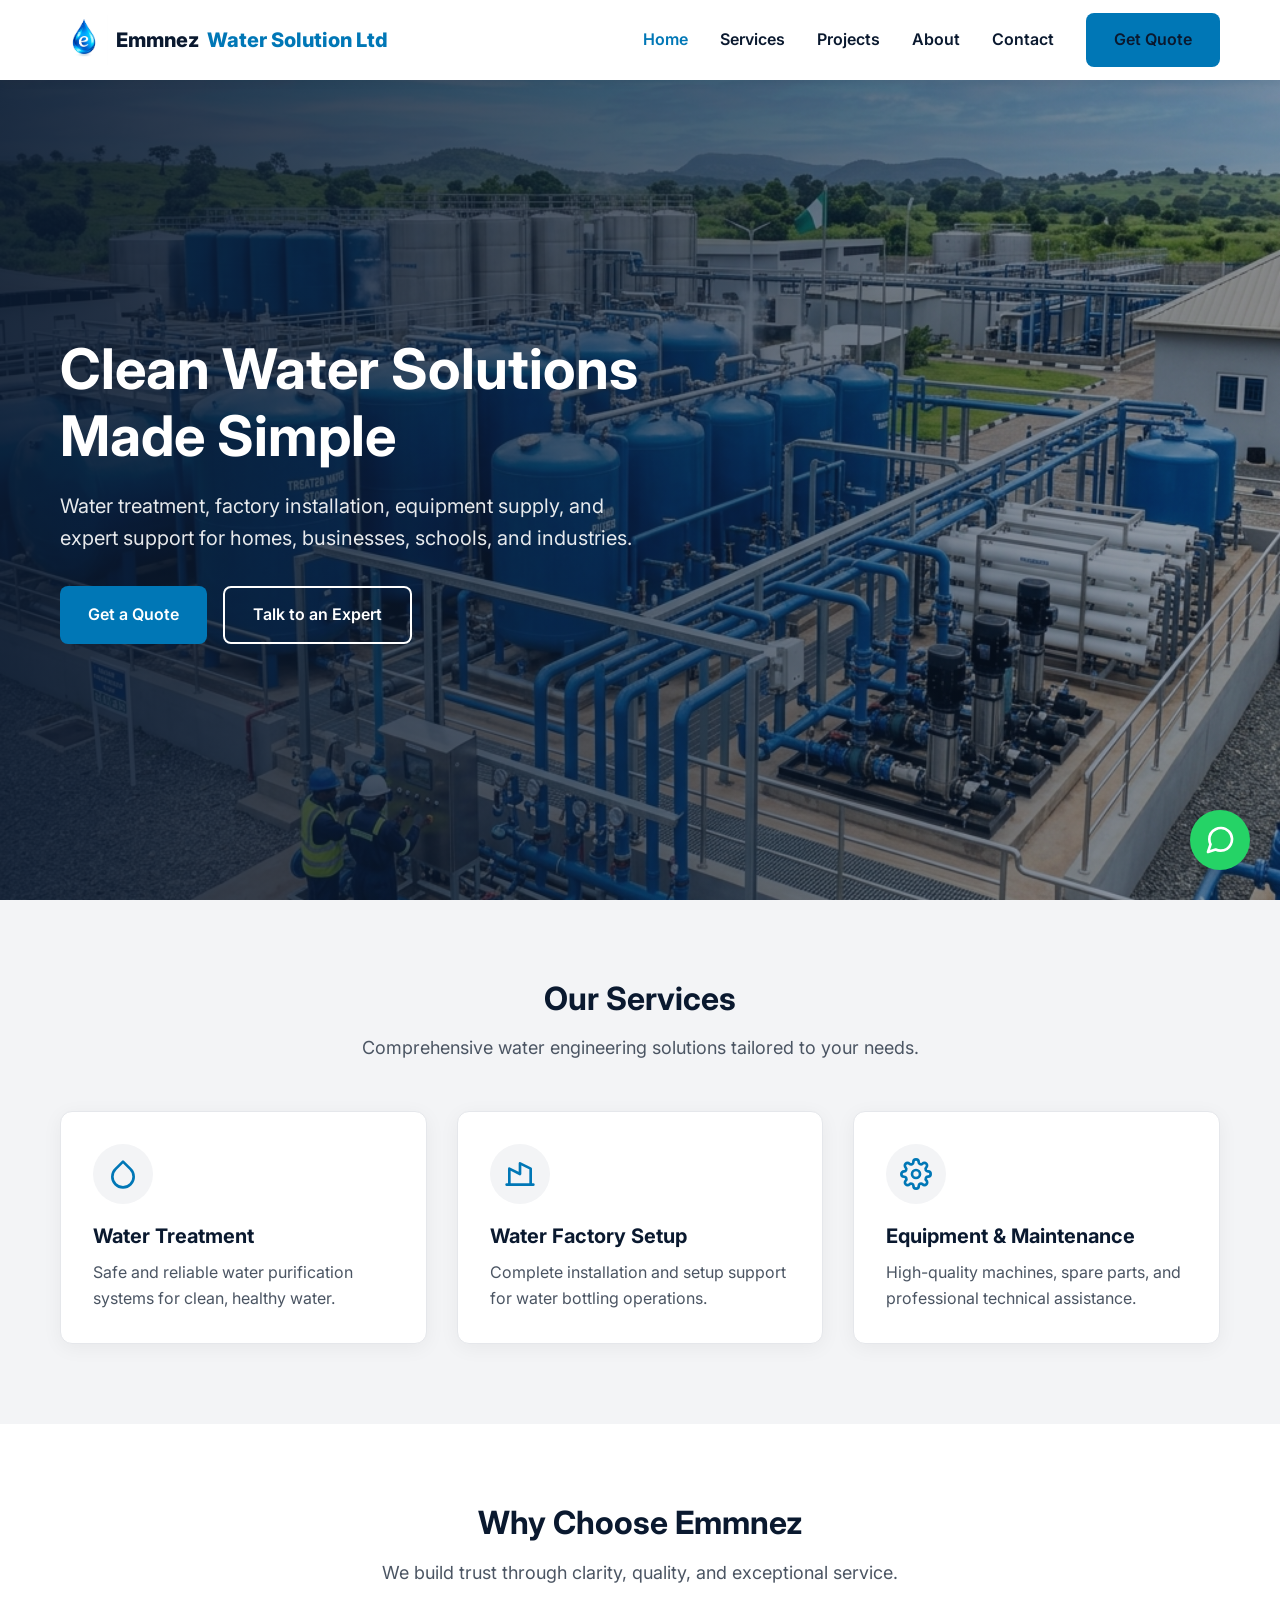
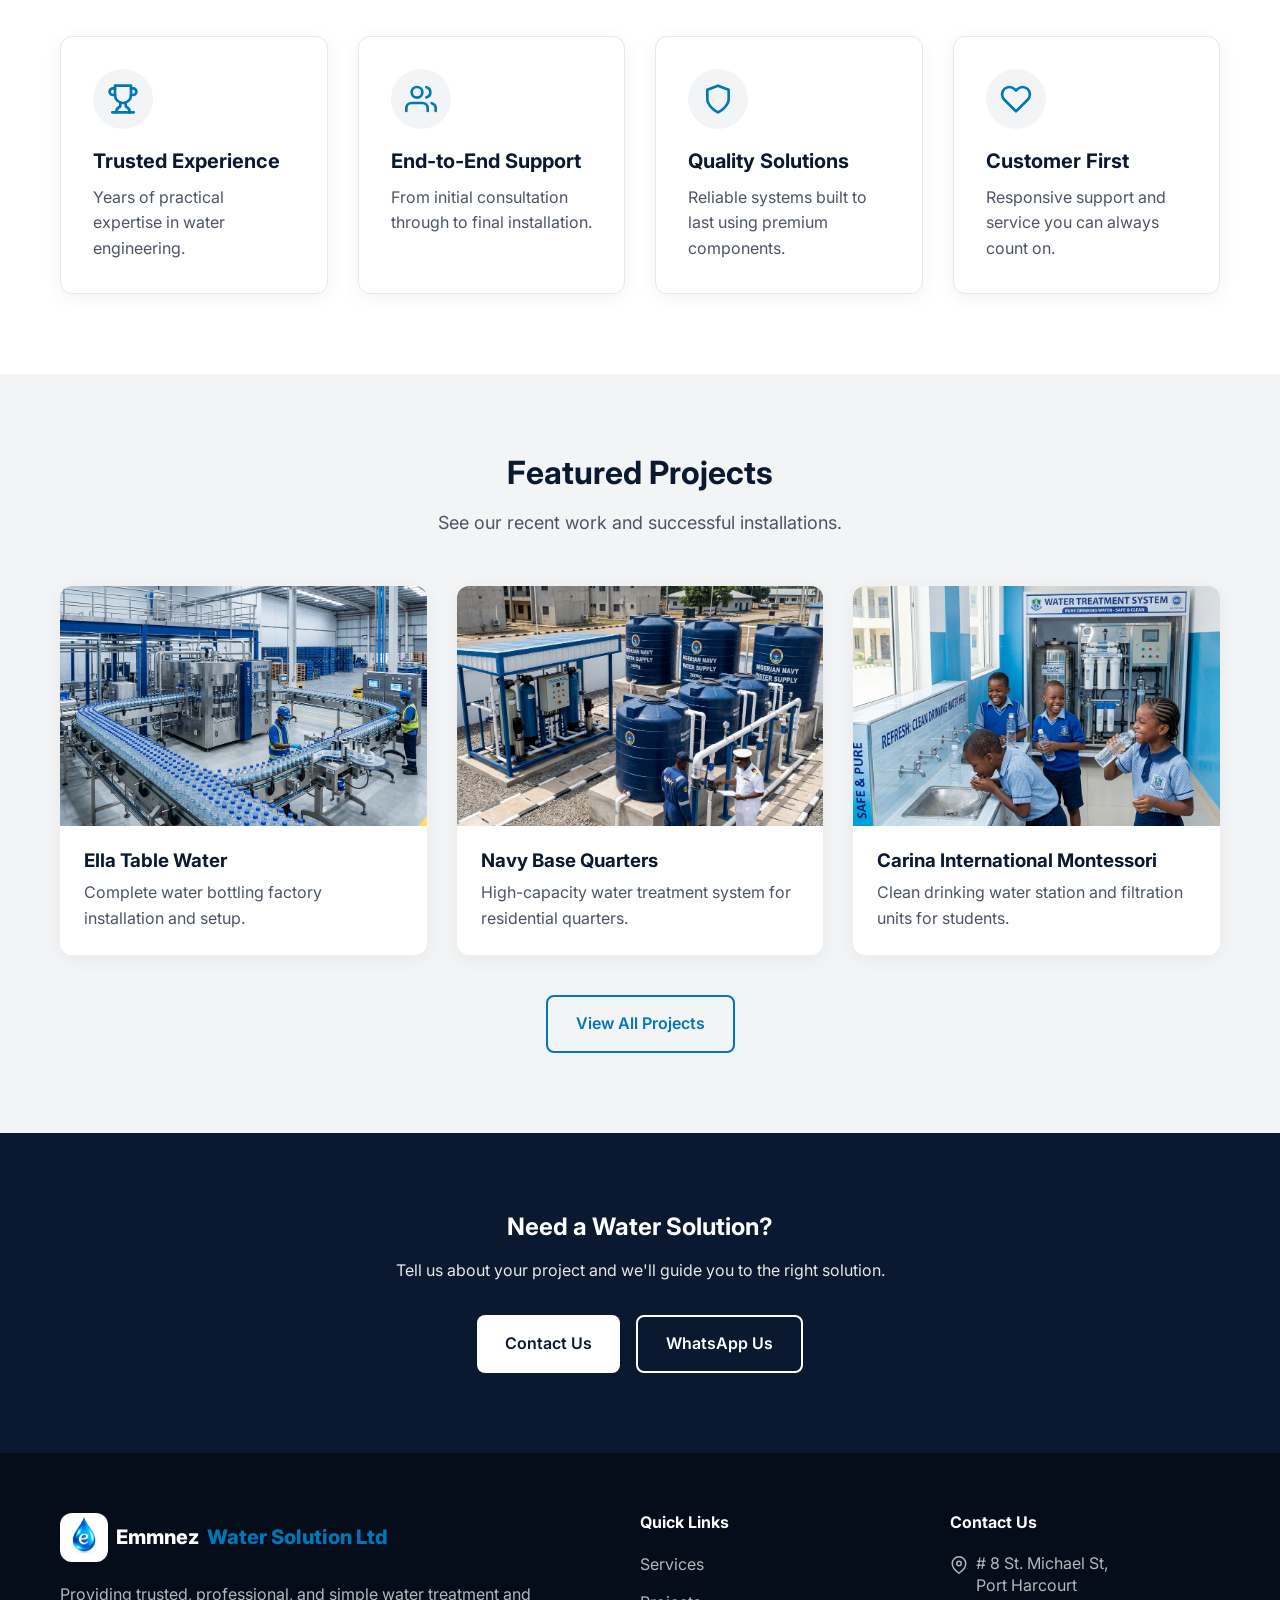
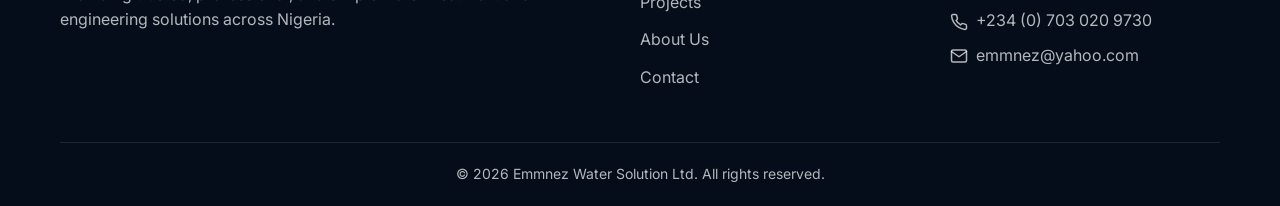
==== commit 45f8d50f: "chore: removed extra contact details, and properly display companies name" ====
--- a/index.html
+++ b/index.html
@@ -28,7 +28,7 @@
     <!-- Header Navigation -->
     <header class="header">
         <div class="container nav-container">
-            <a href="index.html" class="logo" style="display: flex; align-items: center; gap: 8px;"><img src="images/logo.jpg" alt="Emmnez Water Logo" width="48" height="48" style="mix-blend-mode: multiply; object-fit: contain;">Emmnez<span>Water</span></a>
+            <a href="index.html" class="logo" style="display: flex; align-items: center; gap: 8px;"><img src="images/logo.jpg" alt="Emmnez Water Logo" width="48" height="48" style="mix-blend-mode: multiply; object-fit: contain;">Emmnez <span>Water Solution Ltd</span></a>
 
             <nav class="nav-links">
                 <a href="index.html" class="active">Home</a>
@@ -187,7 +187,7 @@
         <div class="container">
             <div class="footer-top">
                 <div>
-                    <a href="index.html" class="logo" style="color: var(--secondary-white); margin-bottom: 20px; display: flex; align-items: center; gap: 8px; width: fit-content;"><img src="images/logo.jpg" alt="Emmnez Water Logo" width="48" height="48" style="border-radius: 12px; object-fit: cover; background: white;" loading="lazy">Emmnez<span>Water</span></a>
+                    <a href="index.html" class="logo" style="color: var(--secondary-white); margin-bottom: 20px; display: flex; align-items: center; gap: 8px; width: fit-content;"><img src="images/logo.jpg" alt="Emmnez Water Logo" width="48" height="48" style="border-radius: 12px; object-fit: cover; background: white;" loading="lazy">Emmnez <span>Water Solution Ltd</span></a>
                     <p>Providing trusted, professional, and simple water treatment and engineering solutions across
                         Nigeria.</p>
                 </div>
@@ -203,8 +203,8 @@
                 <div>
                     <h4>Contact Us</h4>
                     <ul class="footer-links">
-                        <li style="display: flex; align-items: flex-start; gap: 8px;"><svg width="18" height="18" style="flex-shrink: 0; margin-top: 4px;" viewBox="0 0 24 24" fill="none" stroke="currentColor" stroke-width="2" stroke-linecap="round" stroke-linejoin="round"><path d="M21 10c0 7-9 13-9 13s-9-6-9-13a9 9 0 0 1 18 0z"></path><circle cx="12" cy="10" r="3"></circle></svg> <span style="line-height: 1.4;"># 8 St. Michael St, Opp Carina Sch,<br>Port Harcourt</span></li>
-                        <li style="display: flex; align-items: flex-start; gap: 8px;"><svg width="18" height="18" style="flex-shrink: 0; margin-top: 4px;" viewBox="0 0 24 24" fill="none" stroke="currentColor" stroke-width="2" stroke-linecap="round" stroke-linejoin="round"><path d="M22 16.92v3a2 2 0 0 1-2.18 2 19.79 19.79 0 0 1-8.63-3.07 19.5 19.5 0 0 1-6-6 19.79 19.79 0 0 1-3.07-8.67A2 2 0 0 1 4.11 2h3a2 2 0 0 1 2 1.72 12.84 12.84 0 0 0 .7 2.81 2 2 0 0 1-.45 2.11L8.09 9.91a16 16 0 0 0 6 6l1.27-1.27a2 2 0 0 1 2.11-.45 12.84 12.84 0 0 0 2.81.7A2 2 0 0 1 22 16.92z"></path></svg> <span style="line-height: 1.4;"><a href="tel:+2347030209730">+234 (0) 703 020 9730</a><br><a href="tel:+2347081005213">+234 (0) 708 100 5213</a></span></li>
+                        <li style="display: flex; align-items: flex-start; gap: 8px;"><svg width="18" height="18" style="flex-shrink: 0; margin-top: 4px;" viewBox="0 0 24 24" fill="none" stroke="currentColor" stroke-width="2" stroke-linecap="round" stroke-linejoin="round"><path d="M21 10c0 7-9 13-9 13s-9-6-9-13a9 9 0 0 1 18 0z"></path><circle cx="12" cy="10" r="3"></circle></svg> <span style="line-height: 1.4;"># 8 St. Michael St,<br>Port Harcourt</span></li>
+                        <li style="display: flex; align-items: flex-start; gap: 8px;"><svg width="18" height="18" style="flex-shrink: 0; margin-top: 4px;" viewBox="0 0 24 24" fill="none" stroke="currentColor" stroke-width="2" stroke-linecap="round" stroke-linejoin="round"><path d="M22 16.92v3a2 2 0 0 1-2.18 2 19.79 19.79 0 0 1-8.63-3.07 19.5 19.5 0 0 1-6-6 19.79 19.79 0 0 1-3.07-8.67A2 2 0 0 1 4.11 2h3a2 2 0 0 1 2 1.72 12.84 12.84 0 0 0 .7 2.81 2 2 0 0 1-.45 2.11L8.09 9.91a16 16 0 0 0 6 6l1.27-1.27a2 2 0 0 1 2.11-.45 12.84 12.84 0 0 0 2.81.7A2 2 0 0 1 22 16.92z"></path></svg> <span style="line-height: 1.4;"><a href="tel:+2347030209730">+234 (0) 703 020 9730</a></span></li>
                         <li style="display: flex; align-items: center; gap: 8px;"><svg width="18" height="18" style="flex-shrink: 0;" viewBox="0 0 24 24" fill="none" stroke="currentColor" stroke-width="2" stroke-linecap="round" stroke-linejoin="round"><path d="M4 4h16c1.1 0 2 .9 2 2v12c0 1.1-.9 2-2 2H4c-1.1 0-2-.9-2-2V6c0-1.1.9-2 2-2z"></path><polyline points="22,6 12,13 2,6"></polyline></svg> <a href="mailto:emmnez@yahoo.com">emmnez@yahoo.com</a></li>
                     </ul>
                 </div>
--- a/css/style.css
+++ b/css/style.css
@@ -53,7 +53,7 @@
     width: 100%;
     max-width: 1200px;
     margin: 0 auto;
-    padding: 0 20px;
+    padding: 0 12px;
 }
 
 .section {
@@ -140,9 +140,10 @@
 }
 
 .logo {
-    font-size: 1.5rem;
+    font-size: 1rem;
     font-weight: 800;
     color: var(--primary-navy);
+    white-space: nowrap;
 }
 
 .logo span {
@@ -164,6 +165,8 @@
     cursor: pointer;
     padding: 0;
     z-index: 1001;
+    margin-left: auto;
+    flex-shrink: 0;
 }
 
 .hamburger span {
@@ -211,7 +214,7 @@
     right: 0;
 }
 
-.mobile-menu a {
+.mobile-menu a:not(.btn) {
     font-size: 1.5rem;
     font-weight: 700;
     color: var(--primary-navy);
@@ -221,7 +224,7 @@
     transition: color 0.3s ease;
 }
 
-.mobile-menu a::after {
+.mobile-menu a:not(.btn)::after {
     content: '';
     position: absolute;
     bottom: 5px;
@@ -232,18 +235,21 @@
     transition: width 0.3s ease;
 }
 
-.mobile-menu a:hover,
-.mobile-menu a.active {
+.mobile-menu a:not(.btn):hover,
+.mobile-menu a.active:not(.btn) {
     color: var(--accent-blue);
 }
 
-.mobile-menu a:hover::after,
-.mobile-menu a.active::after {
+.mobile-menu a:not(.btn):hover::after,
+.mobile-menu a.active:not(.btn)::after {
     width: 100%;
 }
 
 .mobile-menu .btn {
     margin-top: 20px;
+    width: 100%;
+    text-align: center;
+    justify-content: center;
 }
 
 /* Overlay */
@@ -642,6 +648,14 @@
 
 /* Responsive Design - Desktop First overrides */
 @media (min-width: 768px) {
+    .logo {
+        font-size: 1.25rem;
+    }
+
+    .container {
+        padding: 0 20px;
+    }
+
     .grid-3 {
         grid-template-columns: repeat(3, 1fr);
     }
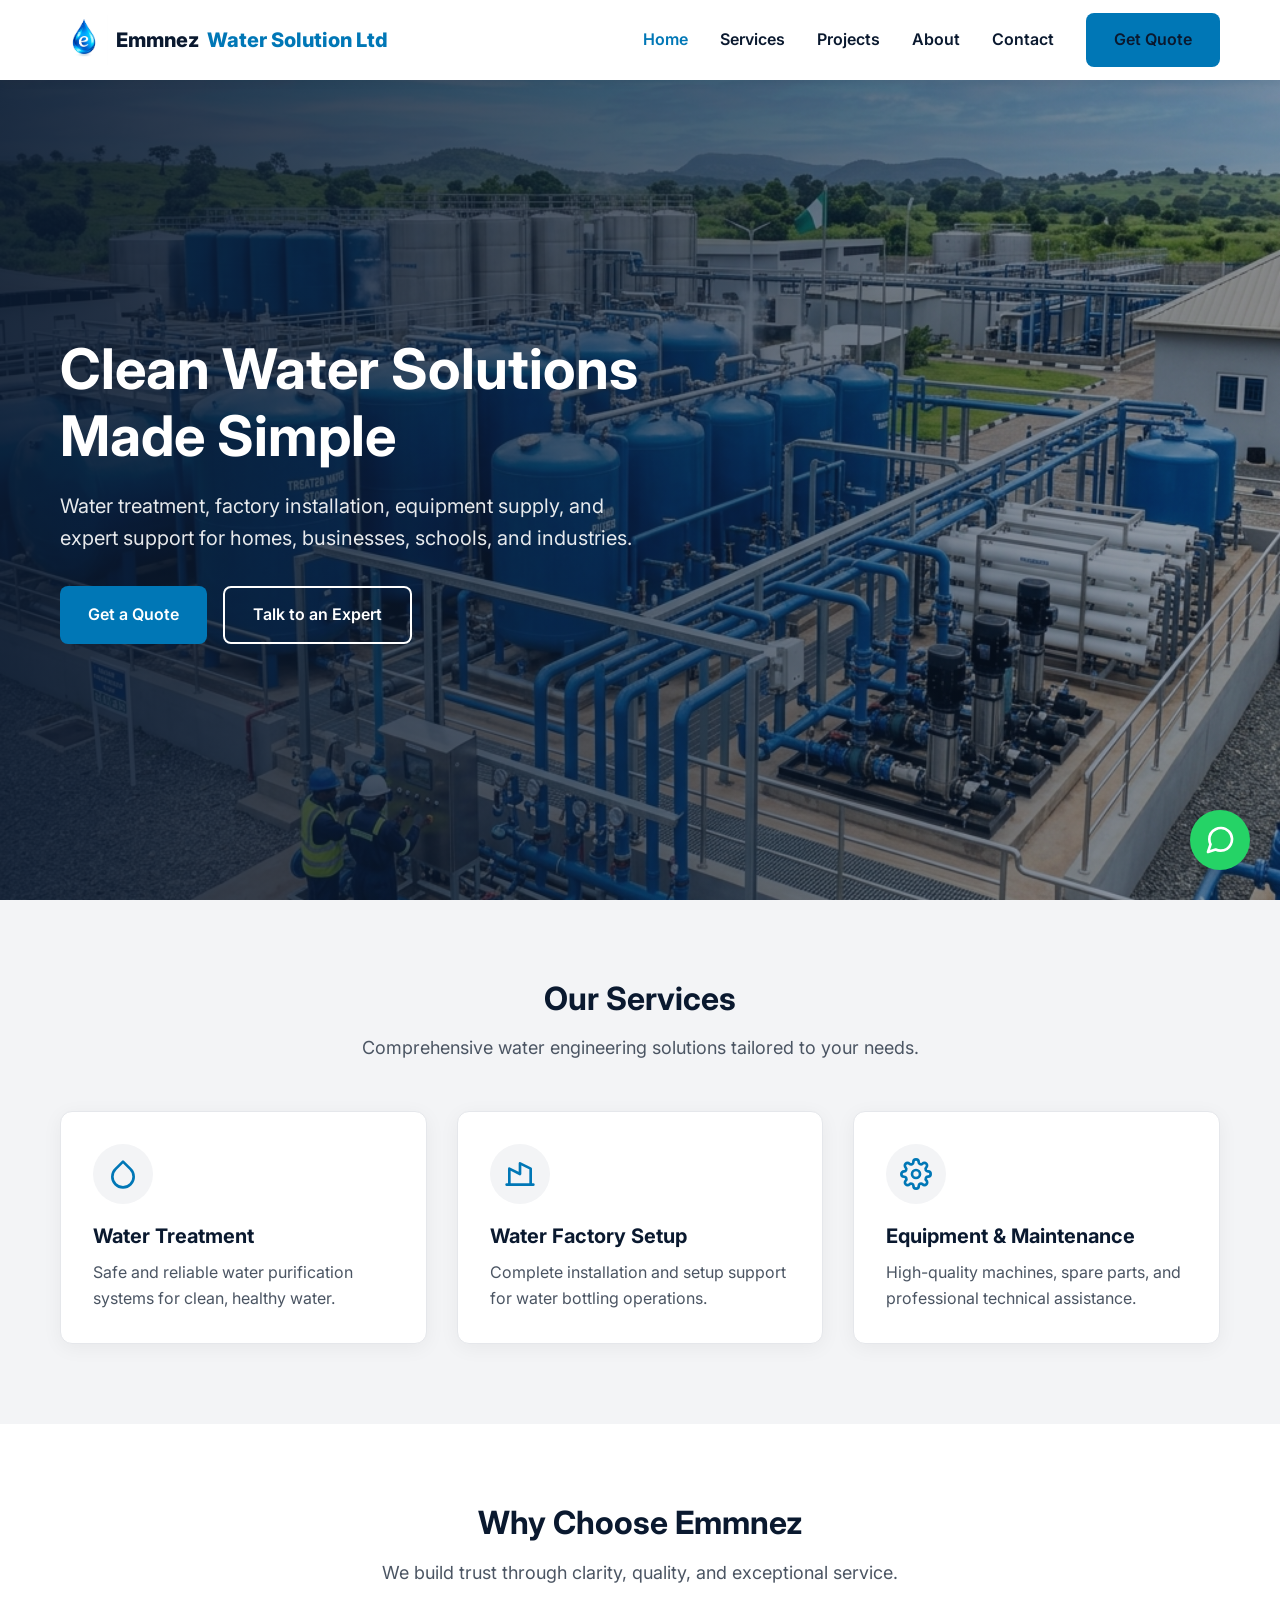
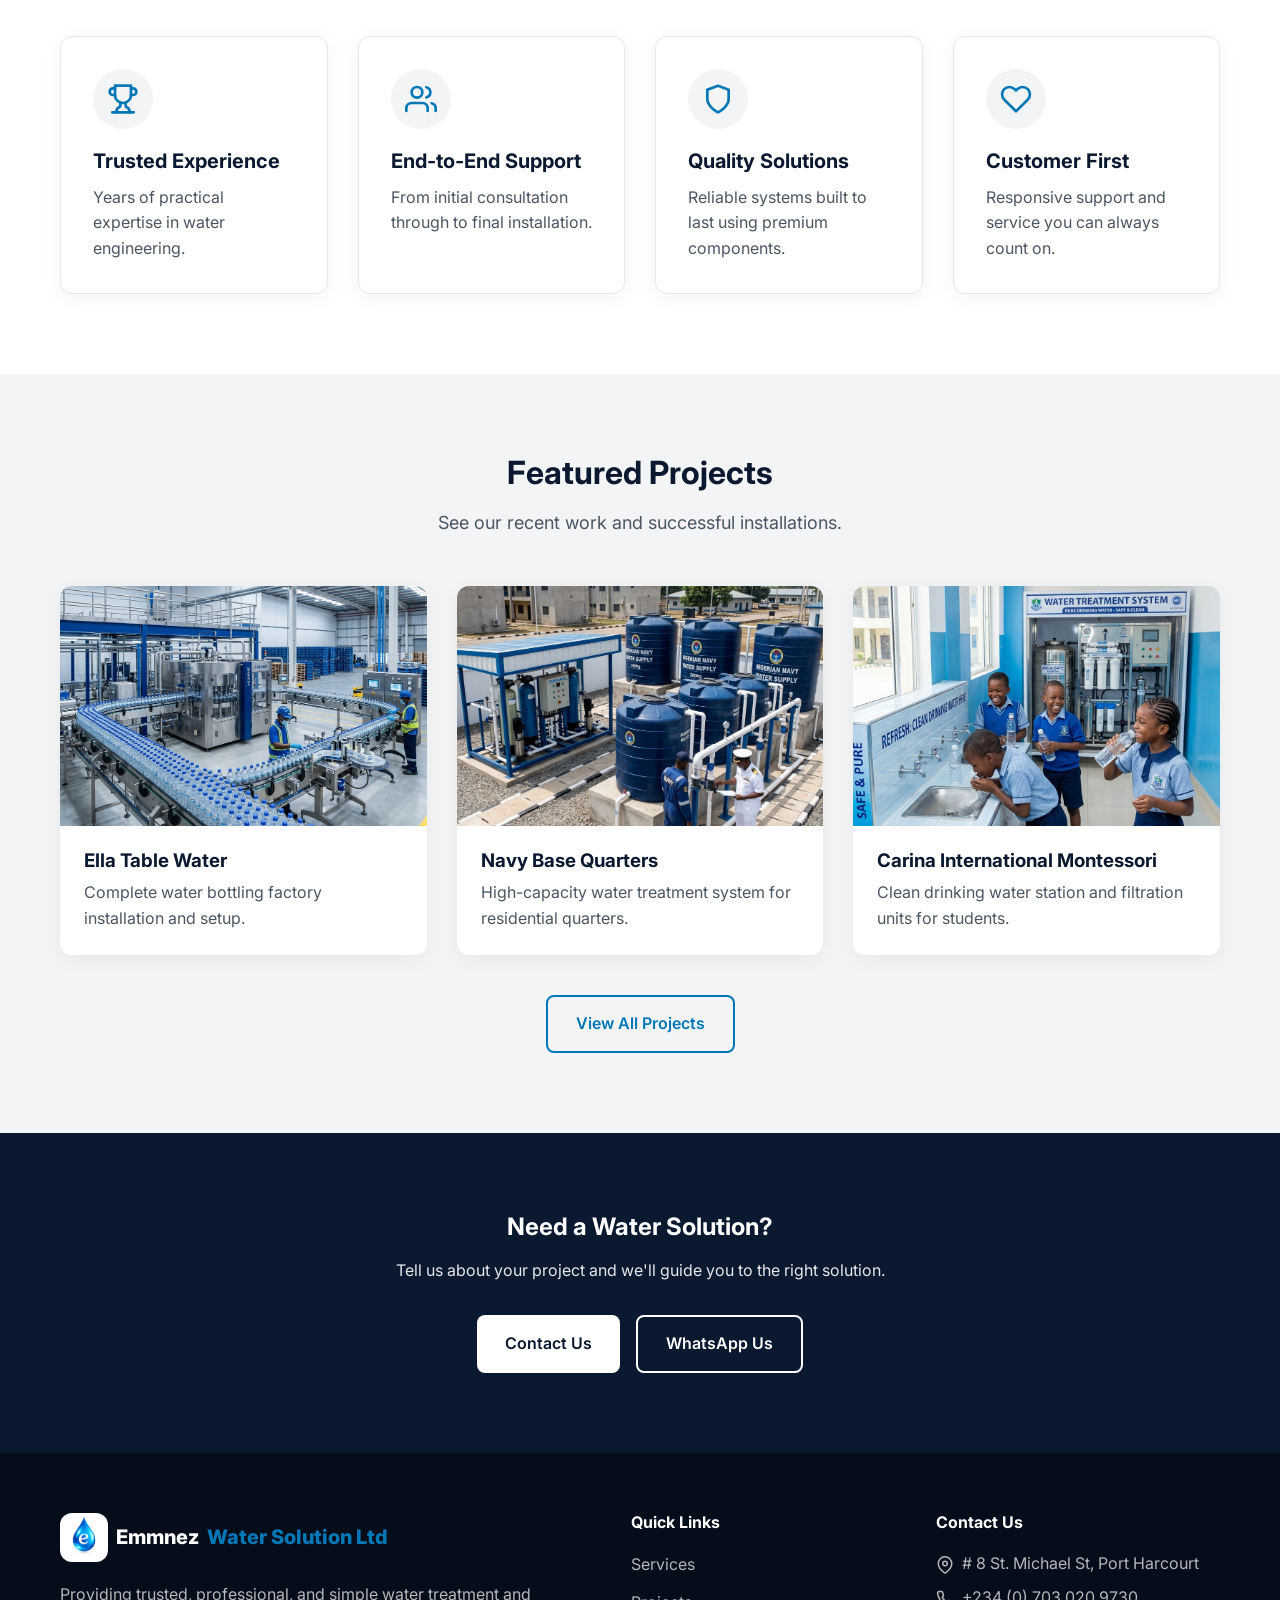
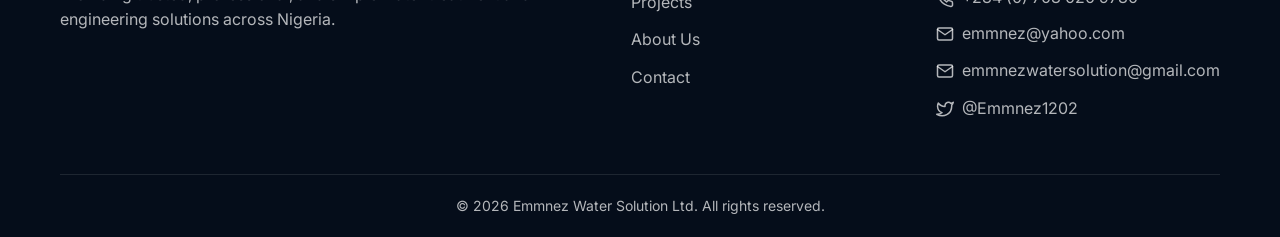
==== commit 248cb20d: "update: updated footer details" ====
--- a/index.html
+++ b/index.html
@@ -203,9 +203,11 @@
                 <div>
                     <h4>Contact Us</h4>
                     <ul class="footer-links">
-                        <li style="display: flex; align-items: flex-start; gap: 8px;"><svg width="18" height="18" style="flex-shrink: 0; margin-top: 4px;" viewBox="0 0 24 24" fill="none" stroke="currentColor" stroke-width="2" stroke-linecap="round" stroke-linejoin="round"><path d="M21 10c0 7-9 13-9 13s-9-6-9-13a9 9 0 0 1 18 0z"></path><circle cx="12" cy="10" r="3"></circle></svg> <span style="line-height: 1.4;"># 8 St. Michael St,<br>Port Harcourt</span></li>
+                        <li style="display: flex; align-items: flex-start; gap: 8px;"><svg width="18" height="18" style="flex-shrink: 0; margin-top: 4px;" viewBox="0 0 24 24" fill="none" stroke="currentColor" stroke-width="2" stroke-linecap="round" stroke-linejoin="round"><path d="M21 10c0 7-9 13-9 13s-9-6-9-13a9 9 0 0 1 18 0z"></path><circle cx="12" cy="10" r="3"></circle></svg> <span style="line-height: 1.4;"># 8 St. Michael St, Port Harcourt</span></li>
                         <li style="display: flex; align-items: flex-start; gap: 8px;"><svg width="18" height="18" style="flex-shrink: 0; margin-top: 4px;" viewBox="0 0 24 24" fill="none" stroke="currentColor" stroke-width="2" stroke-linecap="round" stroke-linejoin="round"><path d="M22 16.92v3a2 2 0 0 1-2.18 2 19.79 19.79 0 0 1-8.63-3.07 19.5 19.5 0 0 1-6-6 19.79 19.79 0 0 1-3.07-8.67A2 2 0 0 1 4.11 2h3a2 2 0 0 1 2 1.72 12.84 12.84 0 0 0 .7 2.81 2 2 0 0 1-.45 2.11L8.09 9.91a16 16 0 0 0 6 6l1.27-1.27a2 2 0 0 1 2.11-.45 12.84 12.84 0 0 0 2.81.7A2 2 0 0 1 22 16.92z"></path></svg> <span style="line-height: 1.4;"><a href="tel:+2347030209730">+234 (0) 703 020 9730</a></span></li>
                         <li style="display: flex; align-items: center; gap: 8px;"><svg width="18" height="18" style="flex-shrink: 0;" viewBox="0 0 24 24" fill="none" stroke="currentColor" stroke-width="2" stroke-linecap="round" stroke-linejoin="round"><path d="M4 4h16c1.1 0 2 .9 2 2v12c0 1.1-.9 2-2 2H4c-1.1 0-2-.9-2-2V6c0-1.1.9-2 2-2z"></path><polyline points="22,6 12,13 2,6"></polyline></svg> <a href="mailto:emmnez@yahoo.com">emmnez@yahoo.com</a></li>
+                        <li style="display: flex; align-items: center; gap: 8px;"><svg width="18" height="18" style="flex-shrink: 0;" viewBox="0 0 24 24" fill="none" stroke="currentColor" stroke-width="2" stroke-linecap="round" stroke-linejoin="round"><path d="M4 4h16c1.1 0 2 .9 2 2v12c0 1.1-.9 2-2 2H4c-1.1 0-2-.9-2-2V6c0-1.1.9-2 2-2z"></path><polyline points="22,6 12,13 2,6"></polyline></svg> <a href="mailto:emmnezwatersolution@gmail.com">emmnezwatersolution@gmail.com</a></li>
+                        <li style="display: flex; align-items: center; gap: 8px;"><svg width="18" height="18" style="flex-shrink: 0;" viewBox="0 0 24 24" fill="none" stroke="currentColor" stroke-width="2" stroke-linecap="round" stroke-linejoin="round"><path d="M23 3a10.9 10.9 0 0 1-3.14 1.53 4.48 4.48 0 0 0-7.86 3v1A10.66 10.66 0 0 1 3 4s-4 9 5 13a11.64 11.64 0 0 1-7 2c9 5 20 0 20-11.5a4.5 4.5 0 0 0-.08-.83A7.72 7.72 0 0 0 23 3z"></path></svg> <a href="https://twitter.com/Emmnez1202" target="_blank">@Emmnez1202</a></li>
                     </ul>
                 </div>
             </div>
--- a/css/style.css
+++ b/css/style.css
@@ -5,9 +5,9 @@
     --text-gray: #4B5563;
     --accent-blue: #0077B6;
     --border-light: #E5E7EB;
-    
+
     --font-main: 'Inter', sans-serif;
-    
+
     --transition-fast: 0.2s ease;
     --transition-smooth: 0.3s ease-in-out;
 }
@@ -30,7 +30,12 @@
     -webkit-font-smoothing: antialiased;
 }
 
-h1, h2, h3, h4, h5, h6 {
+h1,
+h2,
+h3,
+h4,
+h5,
+h6 {
     color: var(--primary-navy);
     font-weight: 700;
     line-height: 1.2;
@@ -85,7 +90,8 @@
     transition: all var(--transition-fast);
     border: none;
     min-width: 44px;
-    min-height: 44px; /* Touch target size */
+    min-height: 44px;
+    /* Touch target size */
 }
 
 .btn-primary {
@@ -151,7 +157,8 @@
 }
 
 .nav-links {
-    display: none; /* Mobile first */
+    display: none;
+    /* Mobile first */
 }
 
 .hamburger {
@@ -195,19 +202,20 @@
 /* Mobile Menu */
 .mobile-menu {
     position: fixed;
-    top: 0;
-    right: -100%;
-    width: 80%;
-    max-width: 400px;
-    height: 100vh;
+    top: 80px;
+    right: -105%;
+    width: 72%;
+    max-width: 320px;
+    height: auto;
     background-color: var(--secondary-white);
-    box-shadow: -5px 0 15px rgba(0, 0, 0, 0.1);
+    box-shadow: -5px 8px 24px rgba(0, 0, 0, 0.12);
+    border-radius: 0 0 0 16px;
     z-index: 999;
-    padding: 100px 40px 40px;
+    padding: 24px 32px 32px;
     transition: right var(--transition-smooth);
     display: flex;
     flex-direction: column;
-    gap: 24px;
+    gap: 4px;
 }
 
 .mobile-menu.active {
@@ -215,10 +223,10 @@
 }
 
 .mobile-menu a:not(.btn) {
-    font-size: 1.5rem;
+    font-size: 1.1rem;
     font-weight: 700;
     color: var(--primary-navy);
-    padding: 12px 0;
+    padding: 10px 0;
     position: relative;
     width: fit-content;
     transition: color 0.3s ease;
@@ -273,7 +281,8 @@
 
 /* Main Content Wrapper */
 main {
-    margin-top: 80px; /* Offset for fixed header */
+    margin-top: 80px;
+    /* Offset for fixed header */
 }
 
 /* Hero Section */
@@ -605,6 +614,7 @@
         opacity: 0;
         transform: translateY(20px);
     }
+
     to {
         opacity: 1;
         transform: translateY(0);
@@ -659,24 +669,24 @@
     .grid-3 {
         grid-template-columns: repeat(3, 1fr);
     }
-    
+
     .grid-4 {
         grid-template-columns: repeat(2, 1fr);
     }
-    
+
     .grid-2 {
         grid-template-columns: repeat(2, 1fr);
         align-items: center;
     }
-    
+
     .hero h1 {
         font-size: 3.5rem;
     }
-    
+
     .hero p {
         font-size: 1.25rem;
     }
-    
+
     .footer-top {
         grid-template-columns: 2fr 1fr 1fr;
     }
@@ -684,9 +694,10 @@
     .service-detail {
         grid-template-columns: 1fr 1fr;
     }
-    
+
     .service-detail:nth-child(even) .service-img-col {
-        order: 1; /* Reset on desktop so image is on right */
+        order: 1;
+        /* Reset on desktop so image is on right */
     }
 }
 
@@ -694,27 +705,27 @@
     .hamburger {
         display: none;
     }
-    
+
     .nav-links {
         display: flex;
         gap: 32px;
         align-items: center;
     }
-    
+
     .nav-links a {
         font-weight: 600;
         color: var(--primary-navy);
     }
-    
+
     .nav-links a.active {
         color: var(--accent-blue);
     }
-    
+
     .nav-links a:hover {
         color: var(--accent-blue);
     }
-    
+
     .grid-4 {
         grid-template-columns: repeat(4, 1fr);
     }
-}
+}
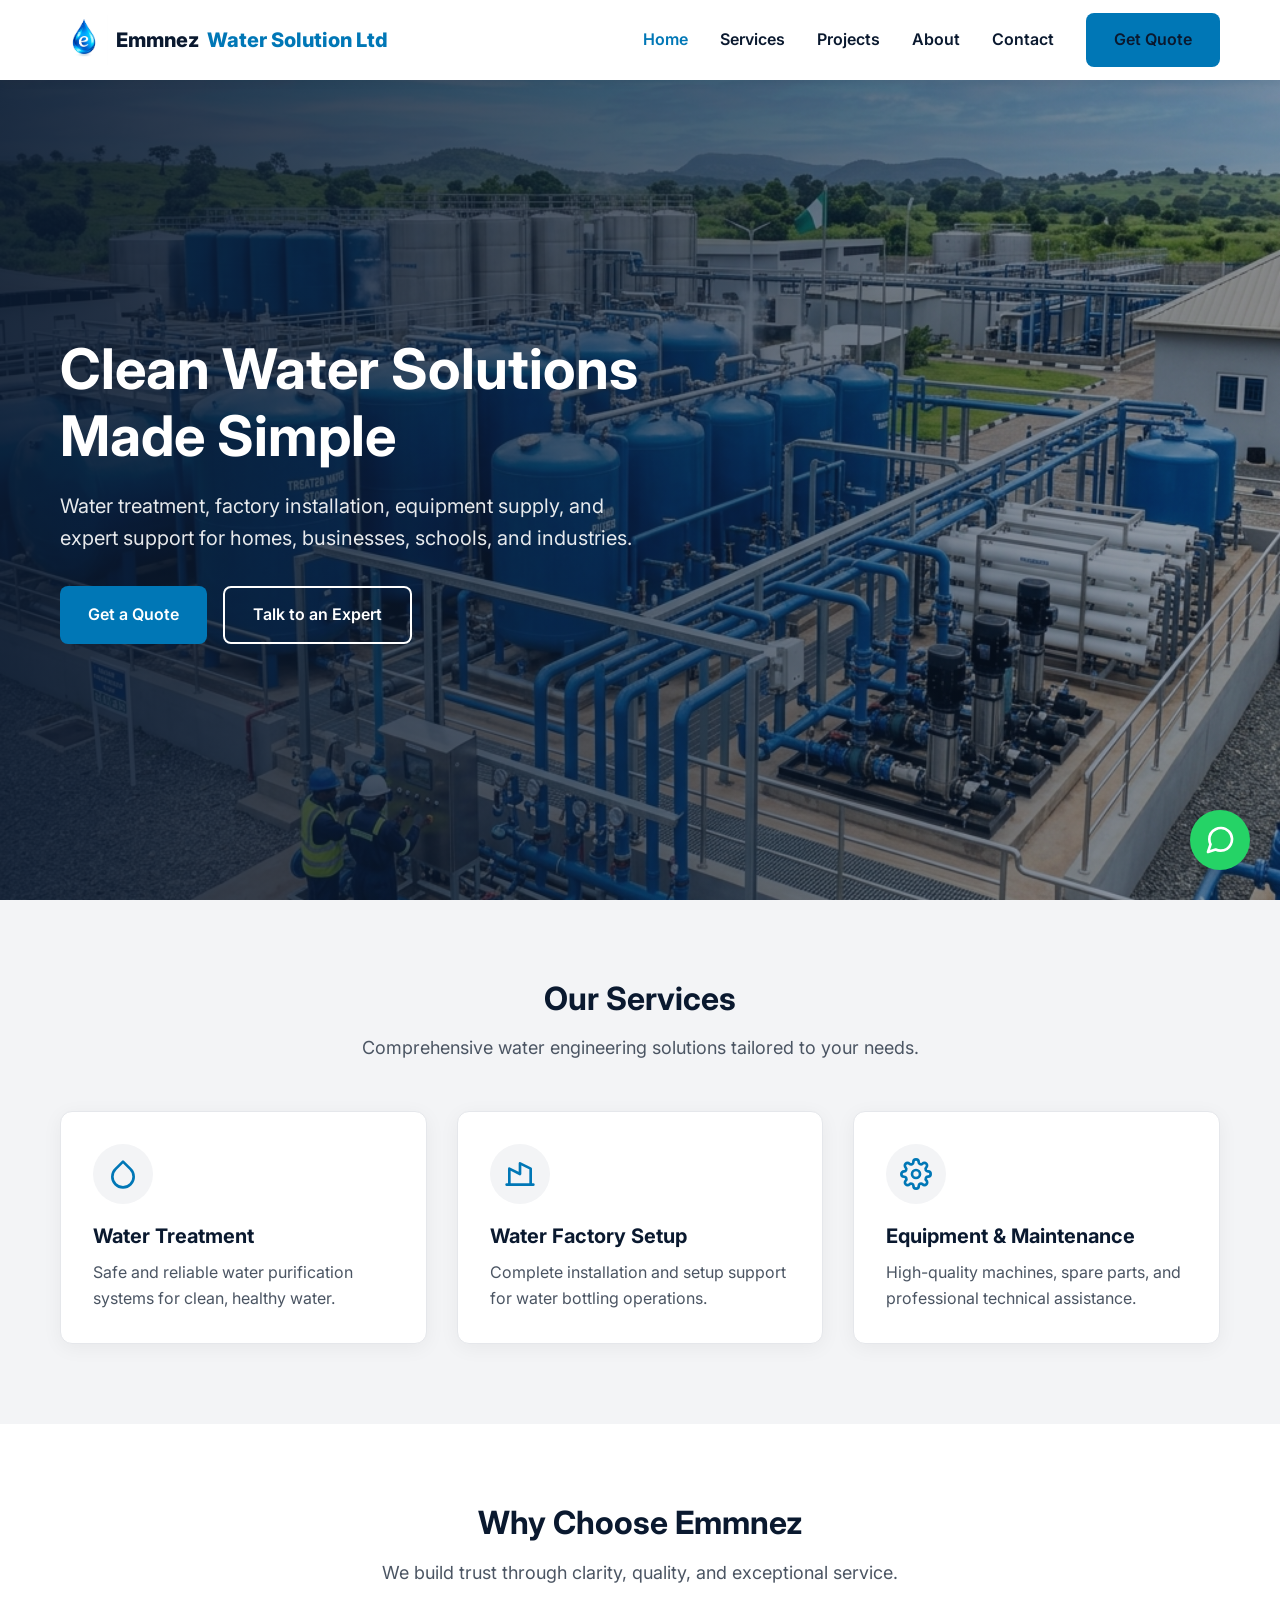
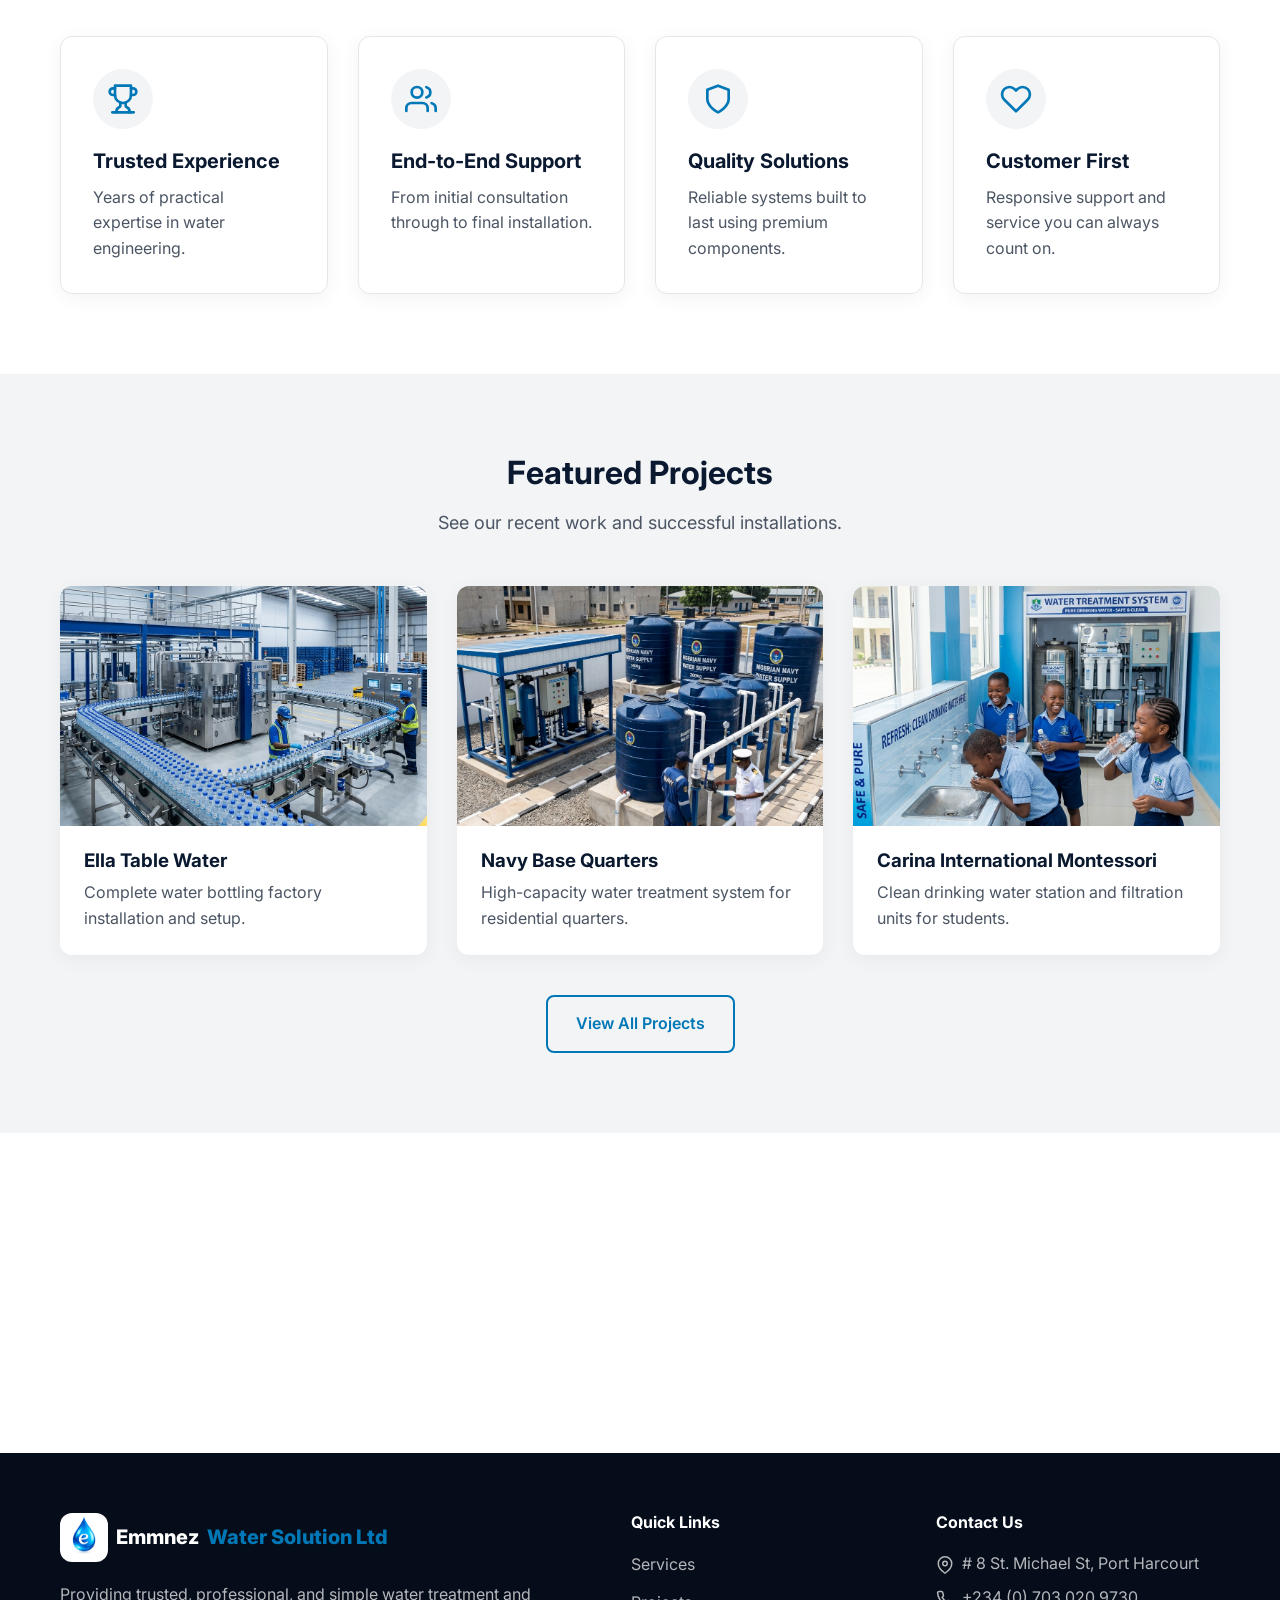
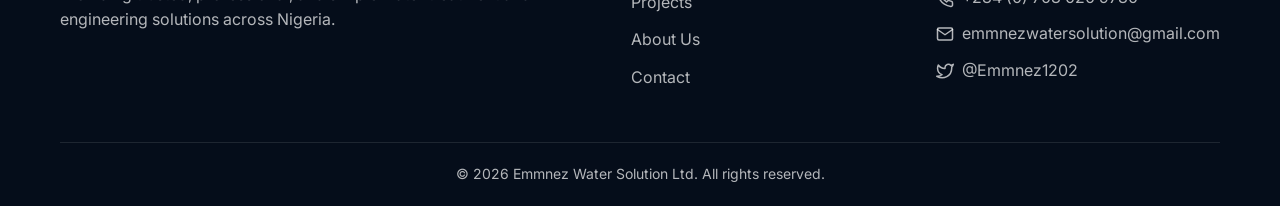
==== commit 3740594f: "added branch offices to the home page" ====
--- a/index.html
+++ b/index.html
@@ -205,7 +205,7 @@
                     <ul class="footer-links">
                         <li style="display: flex; align-items: flex-start; gap: 8px;"><svg width="18" height="18" style="flex-shrink: 0; margin-top: 4px;" viewBox="0 0 24 24" fill="none" stroke="currentColor" stroke-width="2" stroke-linecap="round" stroke-linejoin="round"><path d="M21 10c0 7-9 13-9 13s-9-6-9-13a9 9 0 0 1 18 0z"></path><circle cx="12" cy="10" r="3"></circle></svg> <span style="line-height: 1.4;"># 8 St. Michael St, Port Harcourt</span></li>
                         <li style="display: flex; align-items: flex-start; gap: 8px;"><svg width="18" height="18" style="flex-shrink: 0; margin-top: 4px;" viewBox="0 0 24 24" fill="none" stroke="currentColor" stroke-width="2" stroke-linecap="round" stroke-linejoin="round"><path d="M22 16.92v3a2 2 0 0 1-2.18 2 19.79 19.79 0 0 1-8.63-3.07 19.5 19.5 0 0 1-6-6 19.79 19.79 0 0 1-3.07-8.67A2 2 0 0 1 4.11 2h3a2 2 0 0 1 2 1.72 12.84 12.84 0 0 0 .7 2.81 2 2 0 0 1-.45 2.11L8.09 9.91a16 16 0 0 0 6 6l1.27-1.27a2 2 0 0 1 2.11-.45 12.84 12.84 0 0 0 2.81.7A2 2 0 0 1 22 16.92z"></path></svg> <span style="line-height: 1.4;"><a href="tel:+2347030209730">+234 (0) 703 020 9730</a></span></li>
-                        <li style="display: flex; align-items: center; gap: 8px;"><svg width="18" height="18" style="flex-shrink: 0;" viewBox="0 0 24 24" fill="none" stroke="currentColor" stroke-width="2" stroke-linecap="round" stroke-linejoin="round"><path d="M4 4h16c1.1 0 2 .9 2 2v12c0 1.1-.9 2-2 2H4c-1.1 0-2-.9-2-2V6c0-1.1.9-2 2-2z"></path><polyline points="22,6 12,13 2,6"></polyline></svg> <a href="mailto:emmnez@yahoo.com">emmnez@yahoo.com</a></li>
+
                         <li style="display: flex; align-items: center; gap: 8px;"><svg width="18" height="18" style="flex-shrink: 0;" viewBox="0 0 24 24" fill="none" stroke="currentColor" stroke-width="2" stroke-linecap="round" stroke-linejoin="round"><path d="M4 4h16c1.1 0 2 .9 2 2v12c0 1.1-.9 2-2 2H4c-1.1 0-2-.9-2-2V6c0-1.1.9-2 2-2z"></path><polyline points="22,6 12,13 2,6"></polyline></svg> <a href="mailto:emmnezwatersolution@gmail.com">emmnezwatersolution@gmail.com</a></li>
                         <li style="display: flex; align-items: center; gap: 8px;"><svg width="18" height="18" style="flex-shrink: 0;" viewBox="0 0 24 24" fill="none" stroke="currentColor" stroke-width="2" stroke-linecap="round" stroke-linejoin="round"><path d="M23 3a10.9 10.9 0 0 1-3.14 1.53 4.48 4.48 0 0 0-7.86 3v1A10.66 10.66 0 0 1 3 4s-4 9 5 13a11.64 11.64 0 0 1-7 2c9 5 20 0 20-11.5a4.5 4.5 0 0 0-.08-.83A7.72 7.72 0 0 0 23 3z"></path></svg> <a href="https://twitter.com/Emmnez1202" target="_blank">@Emmnez1202</a></li>
                     </ul>
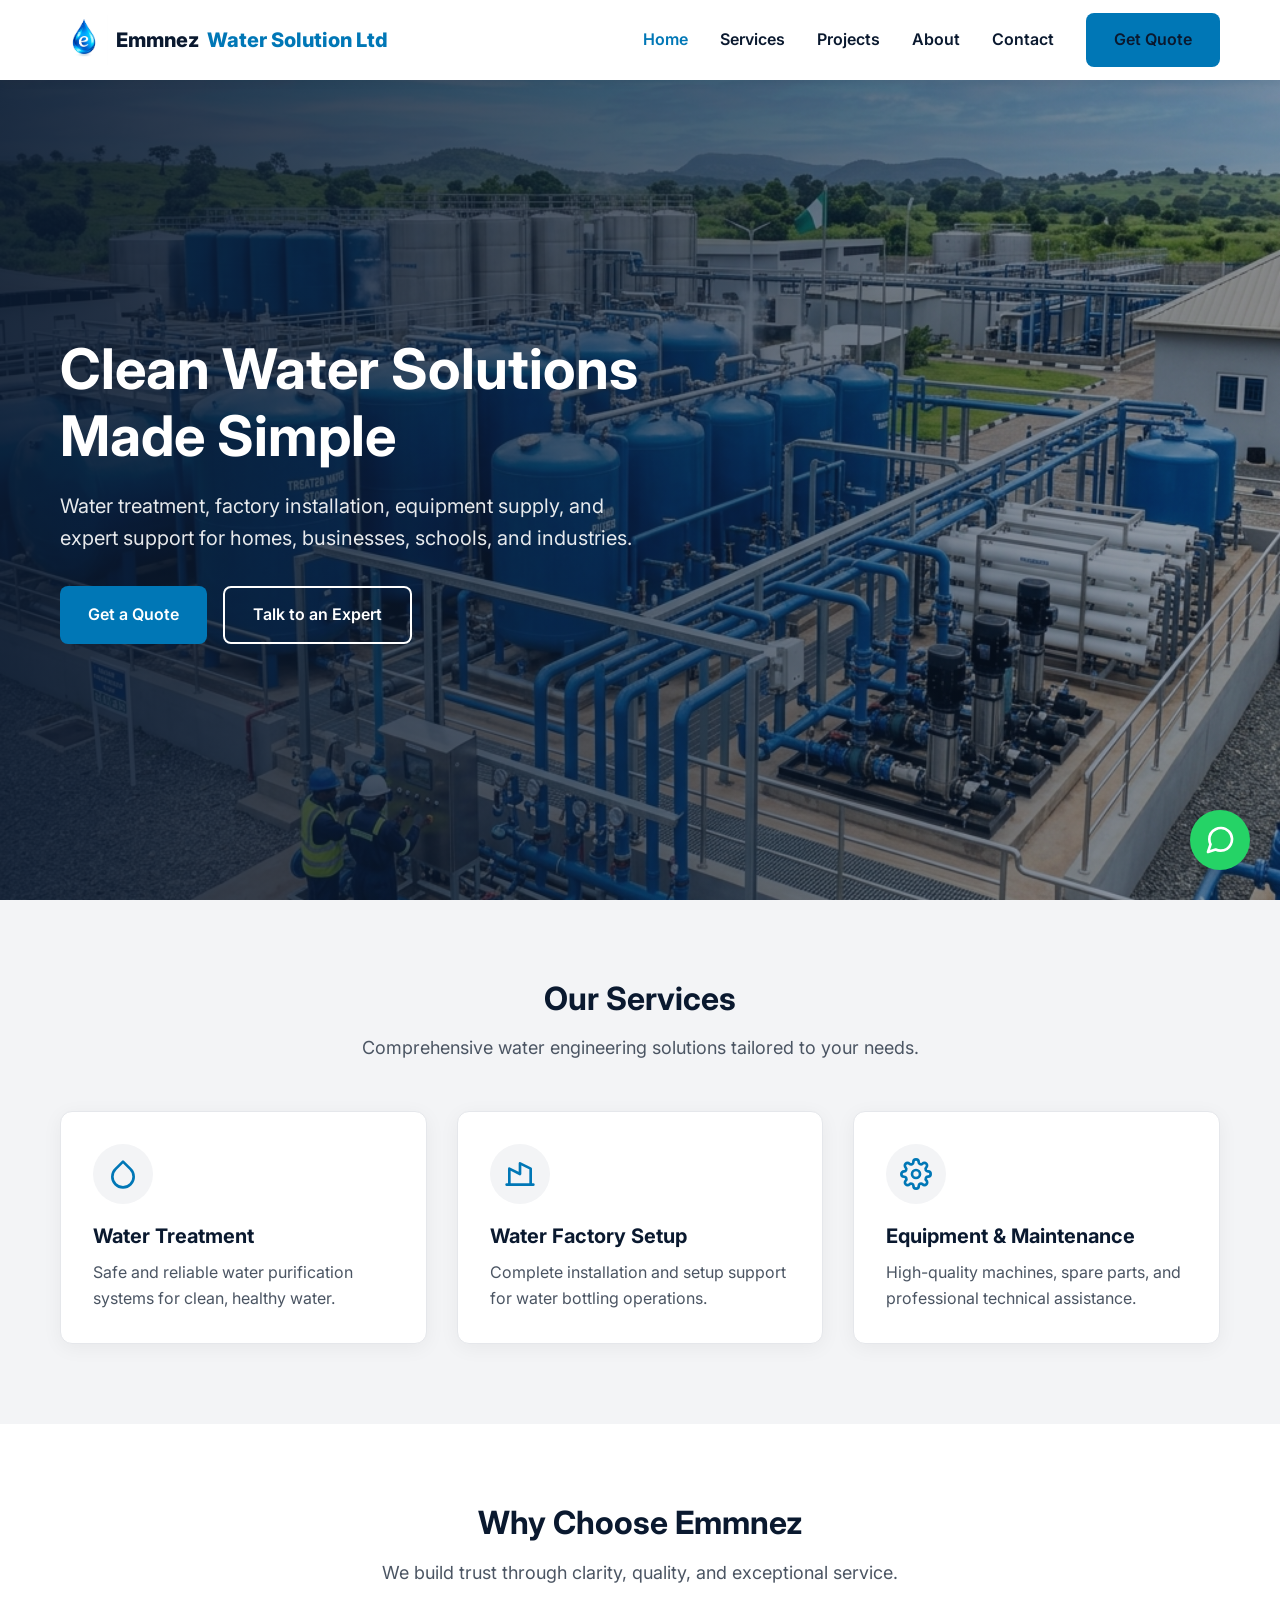
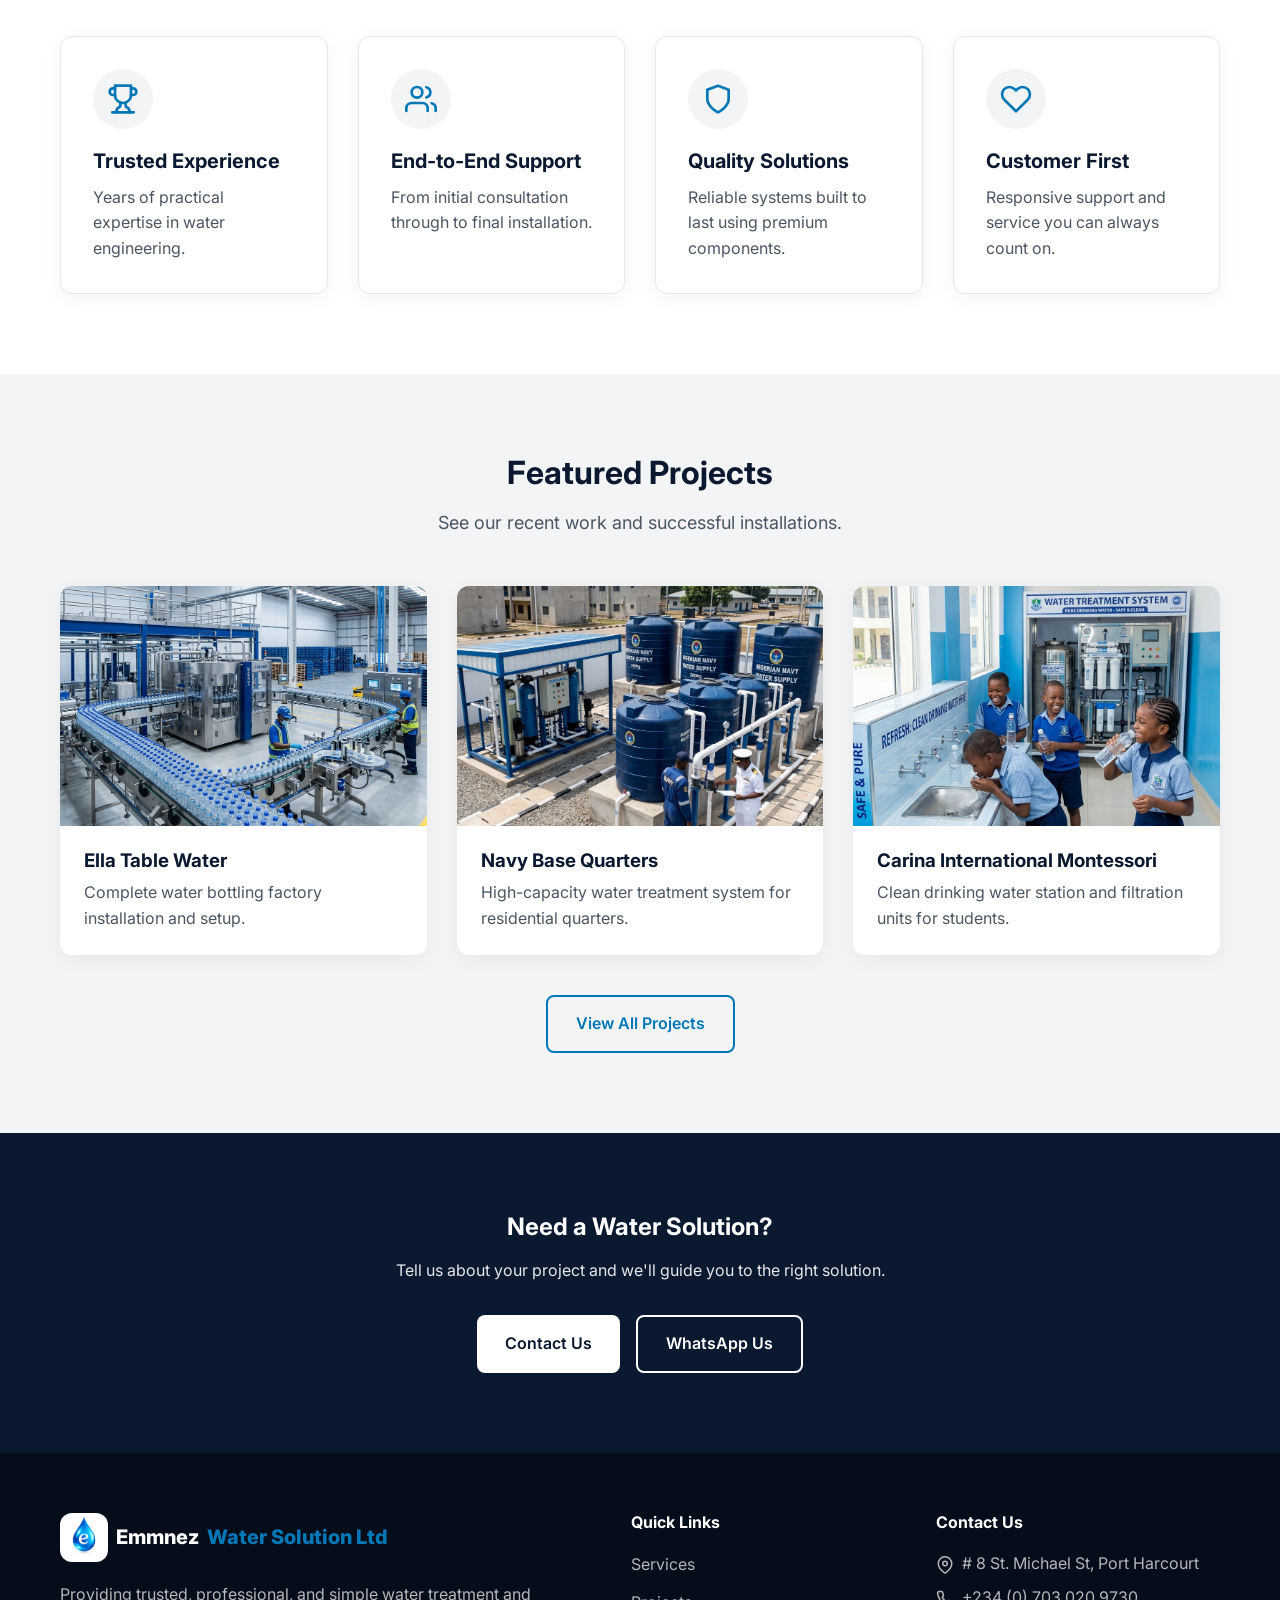
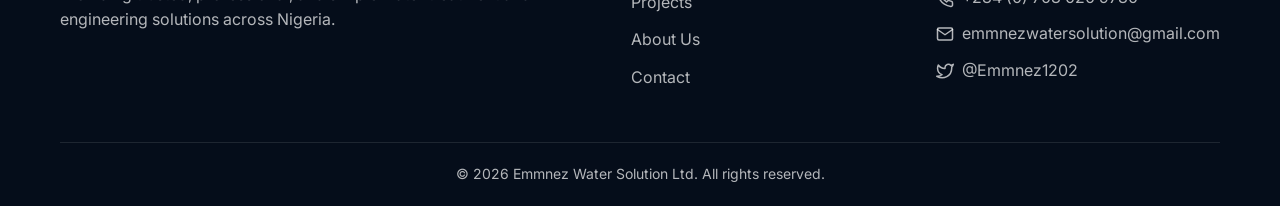
==== commit 9d0df1a1: "added a staff section in the about pages with name, roles, and images of the staffs" ====
--- a/index.html
+++ b/index.html
@@ -28,7 +28,9 @@
     <!-- Header Navigation -->
     <header class="header">
         <div class="container nav-container">
-            <a href="index.html" class="logo" style="display: flex; align-items: center; gap: 8px;"><img src="images/logo.jpg" alt="Emmnez Water Logo" width="48" height="48" style="mix-blend-mode: multiply; object-fit: contain;">Emmnez <span>Water Solution Ltd</span></a>
+            <a href="index.html" class="logo" style="display: flex; align-items: center; gap: 8px;"><img
+                    src="images/logo.jpg" alt="Emmnez Water Logo" width="48" height="48"
+                    style="mix-blend-mode: multiply; object-fit: contain;">Emmnez <span>Water Solution Ltd</span></a>
 
             <nav class="nav-links">
                 <a href="index.html" class="active">Home</a>
@@ -82,17 +84,30 @@
 
                 <div class="grid-3">
                     <div class="card">
-                        <div class="card-icon"><svg width="32" height="32" viewBox="0 0 24 24" fill="none" stroke="currentColor" stroke-width="2" stroke-linecap="round" stroke-linejoin="round"><path d="M12 2.69l5.66 5.66a8 8 0 1 1-11.31 0z"></path></svg></div>
+                        <div class="card-icon"><svg width="32" height="32" viewBox="0 0 24 24" fill="none"
+                                stroke="currentColor" stroke-width="2" stroke-linecap="round" stroke-linejoin="round">
+                                <path d="M12 2.69l5.66 5.66a8 8 0 1 1-11.31 0z"></path>
+                            </svg></div>
                         <h3>Water Treatment</h3>
                         <p>Safe and reliable water purification systems for clean, healthy water.</p>
                     </div>
                     <div class="card">
-                        <div class="card-icon"><svg width="32" height="32" viewBox="0 0 24 24" fill="none" stroke="currentColor" stroke-width="2" stroke-linecap="round" stroke-linejoin="round"><path d="M2 20h20"></path><path d="M4 20V8l8 4V4l8 4v12"></path></svg></div>
+                        <div class="card-icon"><svg width="32" height="32" viewBox="0 0 24 24" fill="none"
+                                stroke="currentColor" stroke-width="2" stroke-linecap="round" stroke-linejoin="round">
+                                <path d="M2 20h20"></path>
+                                <path d="M4 20V8l8 4V4l8 4v12"></path>
+                            </svg></div>
                         <h3>Water Factory Setup</h3>
                         <p>Complete installation and setup support for water bottling operations.</p>
                     </div>
                     <div class="card">
-                        <div class="card-icon"><svg width="32" height="32" viewBox="0 0 24 24" fill="none" stroke="currentColor" stroke-width="2" stroke-linecap="round" stroke-linejoin="round"><circle cx="12" cy="12" r="3"></circle><path d="M19.4 15a1.65 1.65 0 0 0 .33 1.82l.06.06a2 2 0 0 1 0 2.83 2 2 0 0 1-2.83 0l-.06-.06a1.65 1.65 0 0 0-1.82-.33 1.65 1.65 0 0 0-1 1.51V21a2 2 0 0 1-2 2 2 2 0 0 1-2-2v-.09A1.65 1.65 0 0 0 9 19.4a1.65 1.65 0 0 0-1.82.33l-.06.06a2 2 0 0 1-2.83 0 2 2 0 0 1 0-2.83l.06-.06a1.65 1.65 0 0 0 .33-1.82 1.65 1.65 0 0 0-1.51-1H3a2 2 0 0 1-2-2 2 2 0 0 1 2-2h.09A1.65 1.65 0 0 0 4.6 9a1.65 1.65 0 0 0-.33-1.82l-.06-.06a2 2 0 0 1 0-2.83 2 2 0 0 1 2.83 0l.06.06a1.65 1.65 0 0 0 1.82.33H9a1.65 1.65 0 0 0 1-1.51V3a2 2 0 0 1 2-2 2 2 0 0 1 2 2v.09a1.65 1.65 0 0 0 1 1.51 1.65 1.65 0 0 0 1.82-.33l.06-.06a2 2 0 0 1 2.83 0 2 2 0 0 1 0 2.83l-.06.06a1.65 1.65 0 0 0-.33 1.82V9a1.65 1.65 0 0 0 1.51 1H21a2 2 0 0 1 2 2 2 2 0 0 1-2 2h-.09a1.65 1.65 0 0 0-1.51 1z"></path></svg></div>
+                        <div class="card-icon"><svg width="32" height="32" viewBox="0 0 24 24" fill="none"
+                                stroke="currentColor" stroke-width="2" stroke-linecap="round" stroke-linejoin="round">
+                                <circle cx="12" cy="12" r="3"></circle>
+                                <path
+                                    d="M19.4 15a1.65 1.65 0 0 0 .33 1.82l.06.06a2 2 0 0 1 0 2.83 2 2 0 0 1-2.83 0l-.06-.06a1.65 1.65 0 0 0-1.82-.33 1.65 1.65 0 0 0-1 1.51V21a2 2 0 0 1-2 2 2 2 0 0 1-2-2v-.09A1.65 1.65 0 0 0 9 19.4a1.65 1.65 0 0 0-1.82.33l-.06.06a2 2 0 0 1-2.83 0 2 2 0 0 1 0-2.83l.06-.06a1.65 1.65 0 0 0 .33-1.82 1.65 1.65 0 0 0-1.51-1H3a2 2 0 0 1-2-2 2 2 0 0 1 2-2h.09A1.65 1.65 0 0 0 4.6 9a1.65 1.65 0 0 0-.33-1.82l-.06-.06a2 2 0 0 1 0-2.83 2 2 0 0 1 2.83 0l.06.06a1.65 1.65 0 0 0 1.82.33H9a1.65 1.65 0 0 0 1-1.51V3a2 2 0 0 1 2-2 2 2 0 0 1 2 2v.09a1.65 1.65 0 0 0 1 1.51 1.65 1.65 0 0 0 1.82-.33l.06-.06a2 2 0 0 1 2.83 0 2 2 0 0 1 0 2.83l-.06.06a1.65 1.65 0 0 0-.33 1.82V9a1.65 1.65 0 0 0 1.51 1H21a2 2 0 0 1 2 2 2 2 0 0 1-2 2h-.09a1.65 1.65 0 0 0-1.51 1z">
+                                </path>
+                            </svg></div>
                         <h3>Equipment & Maintenance</h3>
                         <p>High-quality machines, spare parts, and professional technical assistance.</p>
                     </div>
@@ -108,22 +123,44 @@
 
                 <div class="grid-4">
                     <div class="card">
-                        <div class="card-icon"><svg width="32" height="32" viewBox="0 0 24 24" fill="none" stroke="currentColor" stroke-width="2" stroke-linecap="round" stroke-linejoin="round"><path d="M6 9H4.5a2.5 2.5 0 0 1 0-5H6"></path><path d="M18 9h1.5a2.5 2.5 0 0 0 0-5H18"></path><path d="M4 22h16"></path><path d="M10 14.66V17c0 .55-.47.98-.97 1.21C7.85 18.75 7 20.24 7 22"></path><path d="M14 14.66V17c0 .55.47.98.97 1.21C16.15 18.75 17 20.24 17 22"></path><path d="M18 2H6v7a6 6 0 0 0 12 0V2z"></path></svg></div>
+                        <div class="card-icon"><svg width="32" height="32" viewBox="0 0 24 24" fill="none"
+                                stroke="currentColor" stroke-width="2" stroke-linecap="round" stroke-linejoin="round">
+                                <path d="M6 9H4.5a2.5 2.5 0 0 1 0-5H6"></path>
+                                <path d="M18 9h1.5a2.5 2.5 0 0 0 0-5H18"></path>
+                                <path d="M4 22h16"></path>
+                                <path d="M10 14.66V17c0 .55-.47.98-.97 1.21C7.85 18.75 7 20.24 7 22"></path>
+                                <path d="M14 14.66V17c0 .55.47.98.97 1.21C16.15 18.75 17 20.24 17 22"></path>
+                                <path d="M18 2H6v7a6 6 0 0 0 12 0V2z"></path>
+                            </svg></div>
                         <h3>Trusted Experience</h3>
                         <p>Years of practical expertise in water engineering.</p>
                     </div>
                     <div class="card">
-                        <div class="card-icon"><svg width="32" height="32" viewBox="0 0 24 24" fill="none" stroke="currentColor" stroke-width="2" stroke-linecap="round" stroke-linejoin="round"><path d="M17 21v-2a4 4 0 0 0-4-4H5a4 4 0 0 0-4 4v2"></path><circle cx="9" cy="7" r="4"></circle><path d="M23 21v-2a4 4 0 0 0-3-3.87"></path><path d="M16 3.13a4 4 0 0 1 0 7.75"></path></svg></div>
+                        <div class="card-icon"><svg width="32" height="32" viewBox="0 0 24 24" fill="none"
+                                stroke="currentColor" stroke-width="2" stroke-linecap="round" stroke-linejoin="round">
+                                <path d="M17 21v-2a4 4 0 0 0-4-4H5a4 4 0 0 0-4 4v2"></path>
+                                <circle cx="9" cy="7" r="4"></circle>
+                                <path d="M23 21v-2a4 4 0 0 0-3-3.87"></path>
+                                <path d="M16 3.13a4 4 0 0 1 0 7.75"></path>
+                            </svg></div>
                         <h3>End-to-End Support</h3>
                         <p>From initial consultation through to final installation.</p>
                     </div>
                     <div class="card">
-                        <div class="card-icon"><svg width="32" height="32" viewBox="0 0 24 24" fill="none" stroke="currentColor" stroke-width="2" stroke-linecap="round" stroke-linejoin="round"><path d="M12 22s8-4 8-10V5l-8-3-8 3v7c0 6 8 10 8 10z"></path></svg></div>
+                        <div class="card-icon"><svg width="32" height="32" viewBox="0 0 24 24" fill="none"
+                                stroke="currentColor" stroke-width="2" stroke-linecap="round" stroke-linejoin="round">
+                                <path d="M12 22s8-4 8-10V5l-8-3-8 3v7c0 6 8 10 8 10z"></path>
+                            </svg></div>
                         <h3>Quality Solutions</h3>
                         <p>Reliable systems built to last using premium components.</p>
                     </div>
                     <div class="card">
-                        <div class="card-icon"><svg width="32" height="32" viewBox="0 0 24 24" fill="none" stroke="currentColor" stroke-width="2" stroke-linecap="round" stroke-linejoin="round"><path d="M20.84 4.61a5.5 5.5 0 0 0-7.78 0L12 5.67l-1.06-1.06a5.5 5.5 0 0 0-7.78 7.78l1.06 1.06L12 21.23l7.78-7.78 1.06-1.06a5.5 5.5 0 0 0 0-7.78z"></path></svg></div>
+                        <div class="card-icon"><svg width="32" height="32" viewBox="0 0 24 24" fill="none"
+                                stroke="currentColor" stroke-width="2" stroke-linecap="round" stroke-linejoin="round">
+                                <path
+                                    d="M20.84 4.61a5.5 5.5 0 0 0-7.78 0L12 5.67l-1.06-1.06a5.5 5.5 0 0 0-7.78 7.78l1.06 1.06L12 21.23l7.78-7.78 1.06-1.06a5.5 5.5 0 0 0 0-7.78z">
+                                </path>
+                            </svg></div>
                         <h3>Customer First</h3>
                         <p>Responsive support and service you can always count on.</p>
                     </div>
@@ -139,14 +176,16 @@
 
                 <div class="grid-3">
                     <div class="project-card">
-                        <img src="images/project-ella.png" alt="Ella Table Water Factory" class="project-img" loading="lazy" width="600" height="400">
+                        <img src="images/project-ella.png" alt="Ella Table Water Factory" class="project-img"
+                            loading="lazy" width="600" height="400">
                         <div class="project-info">
                             <h3>Ella Table Water</h3>
                             <p>Complete water bottling factory installation and setup.</p>
                         </div>
                     </div>
                     <div class="project-card">
-                        <img src="images/project-navy.png" alt="Navy Base Quarters Water System" class="project-img" loading="lazy" width="600" height="400">
+                        <img src="images/project-navy.png" alt="Navy Base Quarters Water System" class="project-img"
+                            loading="lazy" width="600" height="400">
                         <div class="project-info">
                             <h3>Navy Base Quarters</h3>
                             <p>High-capacity water treatment system for residential quarters.</p>
@@ -187,7 +226,11 @@
         <div class="container">
             <div class="footer-top">
                 <div>
-                    <a href="index.html" class="logo" style="color: var(--secondary-white); margin-bottom: 20px; display: flex; align-items: center; gap: 8px; width: fit-content;"><img src="images/logo.jpg" alt="Emmnez Water Logo" width="48" height="48" style="border-radius: 12px; object-fit: cover; background: white;" loading="lazy">Emmnez <span>Water Solution Ltd</span></a>
+                    <a href="index.html" class="logo"
+                        style="color: var(--secondary-white); margin-bottom: 20px; display: flex; align-items: center; gap: 8px; width: fit-content;"><img
+                            src="images/logo.jpg" alt="Emmnez Water Logo" width="48" height="48"
+                            style="border-radius: 12px; object-fit: cover; background: white;" loading="lazy">Emmnez
+                        <span>Water Solution Ltd</span></a>
                     <p>Providing trusted, professional, and simple water treatment and engineering solutions across
                         Nigeria.</p>
                 </div>
@@ -203,11 +246,35 @@
                 <div>
                     <h4>Contact Us</h4>
                     <ul class="footer-links">
-                        <li style="display: flex; align-items: flex-start; gap: 8px;"><svg width="18" height="18" style="flex-shrink: 0; margin-top: 4px;" viewBox="0 0 24 24" fill="none" stroke="currentColor" stroke-width="2" stroke-linecap="round" stroke-linejoin="round"><path d="M21 10c0 7-9 13-9 13s-9-6-9-13a9 9 0 0 1 18 0z"></path><circle cx="12" cy="10" r="3"></circle></svg> <span style="line-height: 1.4;"># 8 St. Michael St, Port Harcourt</span></li>
-                        <li style="display: flex; align-items: flex-start; gap: 8px;"><svg width="18" height="18" style="flex-shrink: 0; margin-top: 4px;" viewBox="0 0 24 24" fill="none" stroke="currentColor" stroke-width="2" stroke-linecap="round" stroke-linejoin="round"><path d="M22 16.92v3a2 2 0 0 1-2.18 2 19.79 19.79 0 0 1-8.63-3.07 19.5 19.5 0 0 1-6-6 19.79 19.79 0 0 1-3.07-8.67A2 2 0 0 1 4.11 2h3a2 2 0 0 1 2 1.72 12.84 12.84 0 0 0 .7 2.81 2 2 0 0 1-.45 2.11L8.09 9.91a16 16 0 0 0 6 6l1.27-1.27a2 2 0 0 1 2.11-.45 12.84 12.84 0 0 0 2.81.7A2 2 0 0 1 22 16.92z"></path></svg> <span style="line-height: 1.4;"><a href="tel:+2347030209730">+234 (0) 703 020 9730</a></span></li>
-
-                        <li style="display: flex; align-items: center; gap: 8px;"><svg width="18" height="18" style="flex-shrink: 0;" viewBox="0 0 24 24" fill="none" stroke="currentColor" stroke-width="2" stroke-linecap="round" stroke-linejoin="round"><path d="M4 4h16c1.1 0 2 .9 2 2v12c0 1.1-.9 2-2 2H4c-1.1 0-2-.9-2-2V6c0-1.1.9-2 2-2z"></path><polyline points="22,6 12,13 2,6"></polyline></svg> <a href="mailto:emmnezwatersolution@gmail.com">emmnezwatersolution@gmail.com</a></li>
-                        <li style="display: flex; align-items: center; gap: 8px;"><svg width="18" height="18" style="flex-shrink: 0;" viewBox="0 0 24 24" fill="none" stroke="currentColor" stroke-width="2" stroke-linecap="round" stroke-linejoin="round"><path d="M23 3a10.9 10.9 0 0 1-3.14 1.53 4.48 4.48 0 0 0-7.86 3v1A10.66 10.66 0 0 1 3 4s-4 9 5 13a11.64 11.64 0 0 1-7 2c9 5 20 0 20-11.5a4.5 4.5 0 0 0-.08-.83A7.72 7.72 0 0 0 23 3z"></path></svg> <a href="https://twitter.com/Emmnez1202" target="_blank">@Emmnez1202</a></li>
+                        <li style="display: flex; align-items: flex-start; gap: 8px;"><svg width="18" height="18"
+                                style="flex-shrink: 0; margin-top: 4px;" viewBox="0 0 24 24" fill="none"
+                                stroke="currentColor" stroke-width="2" stroke-linecap="round" stroke-linejoin="round">
+                                <path d="M21 10c0 7-9 13-9 13s-9-6-9-13a9 9 0 0 1 18 0z"></path>
+                                <circle cx="12" cy="10" r="3"></circle>
+                            </svg> <span style="line-height: 1.4;"># 8 St. Michael St, Port Harcourt</span></li>
+                        <li style="display: flex; align-items: flex-start; gap: 8px;"><svg width="18" height="18"
+                                style="flex-shrink: 0; margin-top: 4px;" viewBox="0 0 24 24" fill="none"
+                                stroke="currentColor" stroke-width="2" stroke-linecap="round" stroke-linejoin="round">
+                                <path
+                                    d="M22 16.92v3a2 2 0 0 1-2.18 2 19.79 19.79 0 0 1-8.63-3.07 19.5 19.5 0 0 1-6-6 19.79 19.79 0 0 1-3.07-8.67A2 2 0 0 1 4.11 2h3a2 2 0 0 1 2 1.72 12.84 12.84 0 0 0 .7 2.81 2 2 0 0 1-.45 2.11L8.09 9.91a16 16 0 0 0 6 6l1.27-1.27a2 2 0 0 1 2.11-.45 12.84 12.84 0 0 0 2.81.7A2 2 0 0 1 22 16.92z">
+                                </path>
+                            </svg> <span style="line-height: 1.4;"><a href="tel:+2347030209730">+234 (0) 703 020
+                                    9730</a></span></li>
+
+                        <li style="display: flex; align-items: center; gap: 8px;"><svg width="18" height="18"
+                                style="flex-shrink: 0;" viewBox="0 0 24 24" fill="none" stroke="currentColor"
+                                stroke-width="2" stroke-linecap="round" stroke-linejoin="round">
+                                <path d="M4 4h16c1.1 0 2 .9 2 2v12c0 1.1-.9 2-2 2H4c-1.1 0-2-.9-2-2V6c0-1.1.9-2 2-2z">
+                                </path>
+                                <polyline points="22,6 12,13 2,6"></polyline>
+                            </svg> <a href="mailto:emmnezwatersolution@gmail.com">emmnezwatersolution@gmail.com</a></li>
+                        <li style="display: flex; align-items: center; gap: 8px;"><svg width="18" height="18"
+                                style="flex-shrink: 0;" viewBox="0 0 24 24" fill="none" stroke="currentColor"
+                                stroke-width="2" stroke-linecap="round" stroke-linejoin="round">
+                                <path
+                                    d="M23 3a10.9 10.9 0 0 1-3.14 1.53 4.48 4.48 0 0 0-7.86 3v1A10.66 10.66 0 0 1 3 4s-4 9 5 13a11.64 11.64 0 0 1-7 2c9 5 20 0 20-11.5a4.5 4.5 0 0 0-.08-.83A7.72 7.72 0 0 0 23 3z">
+                                </path>
+                            </svg> <a href="https://twitter.com/Emmnez1202" target="_blank">@Emmnez1202</a></li>
                     </ul>
                 </div>
             </div>
@@ -220,7 +287,12 @@
     <script src="js/main.js"></script>
     <!-- Floating WhatsApp -->
     <a href="https://wa.me/2347030209730" class="floating-whatsapp" target="_blank" aria-label="Chat on WhatsApp">
-        <svg width="32" height="32" viewBox="0 0 24 24" fill="none" stroke="currentColor" stroke-width="2" stroke-linecap="round" stroke-linejoin="round"><path d="M21 11.5a8.38 8.38 0 0 1-.9 3.8 8.5 8.5 0 0 1-7.6 4.7 8.38 8.38 0 0 1-3.8-.9L3 21l1.9-5.7a8.38 8.38 0 0 1-.9-3.8 8.5 8.5 0 0 1 4.7-7.6 8.38 8.38 0 0 1 3.8-.9h.5a8.48 8.48 0 0 1 8 8v.5z"></path></svg>
+        <svg width="32" height="32" viewBox="0 0 24 24" fill="none" stroke="currentColor" stroke-width="2"
+            stroke-linecap="round" stroke-linejoin="round">
+            <path
+                d="M21 11.5a8.38 8.38 0 0 1-.9 3.8 8.5 8.5 0 0 1-7.6 4.7 8.38 8.38 0 0 1-3.8-.9L3 21l1.9-5.7a8.38 8.38 0 0 1-.9-3.8 8.5 8.5 0 0 1 4.7-7.6 8.38 8.38 0 0 1 3.8-.9h.5a8.48 8.48 0 0 1 8 8v.5z">
+            </path>
+        </svg>
     </a>
 </body>
 
--- a/css/style.css
+++ b/css/style.css
@@ -728,4 +728,54 @@
     .grid-4 {
         grid-template-columns: repeat(4, 1fr);
     }
+}
+
+/* Team Section */
+.team-grid-top,
+.team-grid-bottom {
+    display: flex;
+    flex-wrap: wrap;
+    justify-content: center;
+    gap: 32px;
+    margin-bottom: 32px;
+    max-width: 1100px;
+    margin-left: auto;
+    margin-right: auto;
+}
+
+.team-card {
+    text-align: center;
+    background-color: var(--secondary-white);
+    padding: 24px;
+    border-radius: 12px;
+    box-shadow: var(--shadow-light);
+    transition: transform var(--transition-smooth);
+    flex: 1 1 200px;
+    max-width: 260px;
+}
+
+.team-card:hover {
+    transform: translateY(-8px);
+}
+
+.team-photo {
+    width: 180px;
+    height: 180px;
+    object-fit: cover;
+    border-radius: 24px; /* Rounded squares as approved */
+    margin: 0 auto 16px auto;
+    box-shadow: 0 4px 12px rgba(0,0,0,0.1);
+}
+
+.team-name {
+    font-size: 1.15rem;
+    color: var(--primary-navy);
+    margin-bottom: 8px;
+    line-height: 1.3;
+}
+
+.team-role {
+    font-size: 0.9rem;
+    color: var(--accent-blue);
+    font-weight: 600;
 }
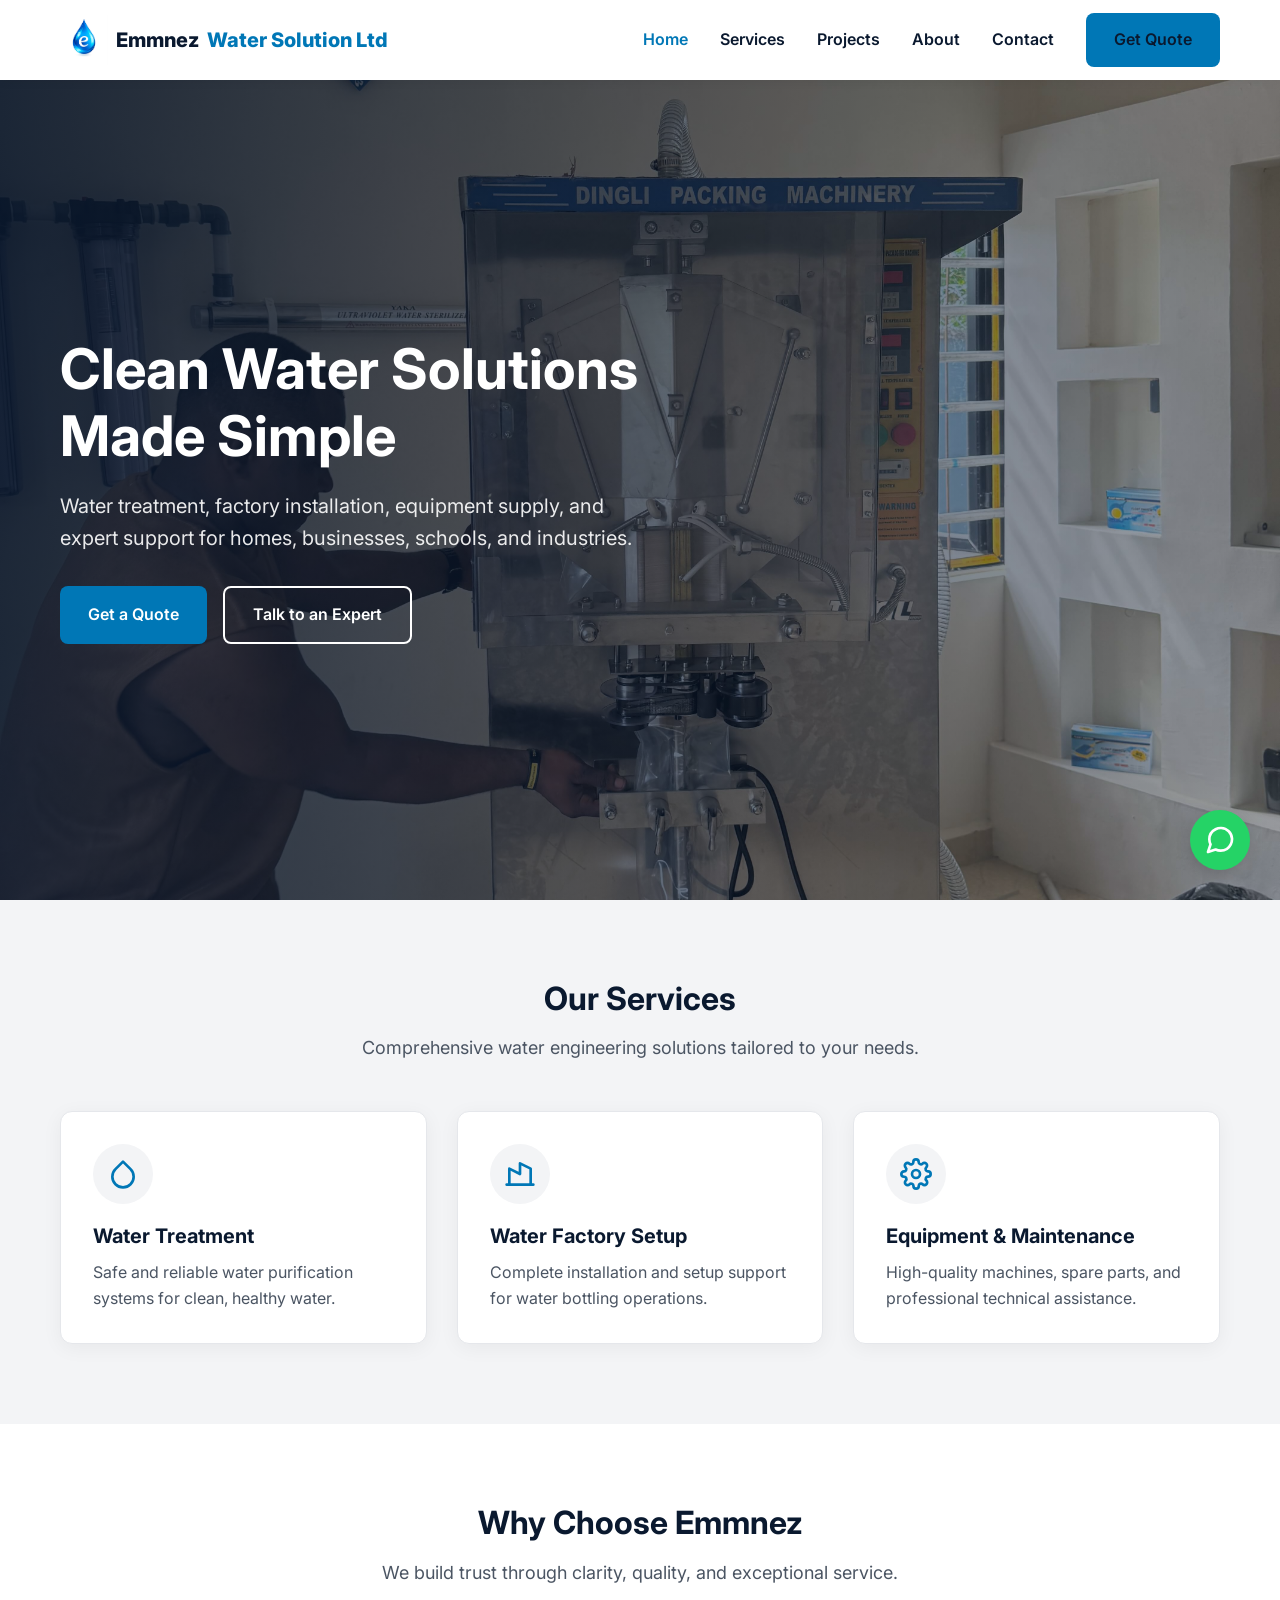
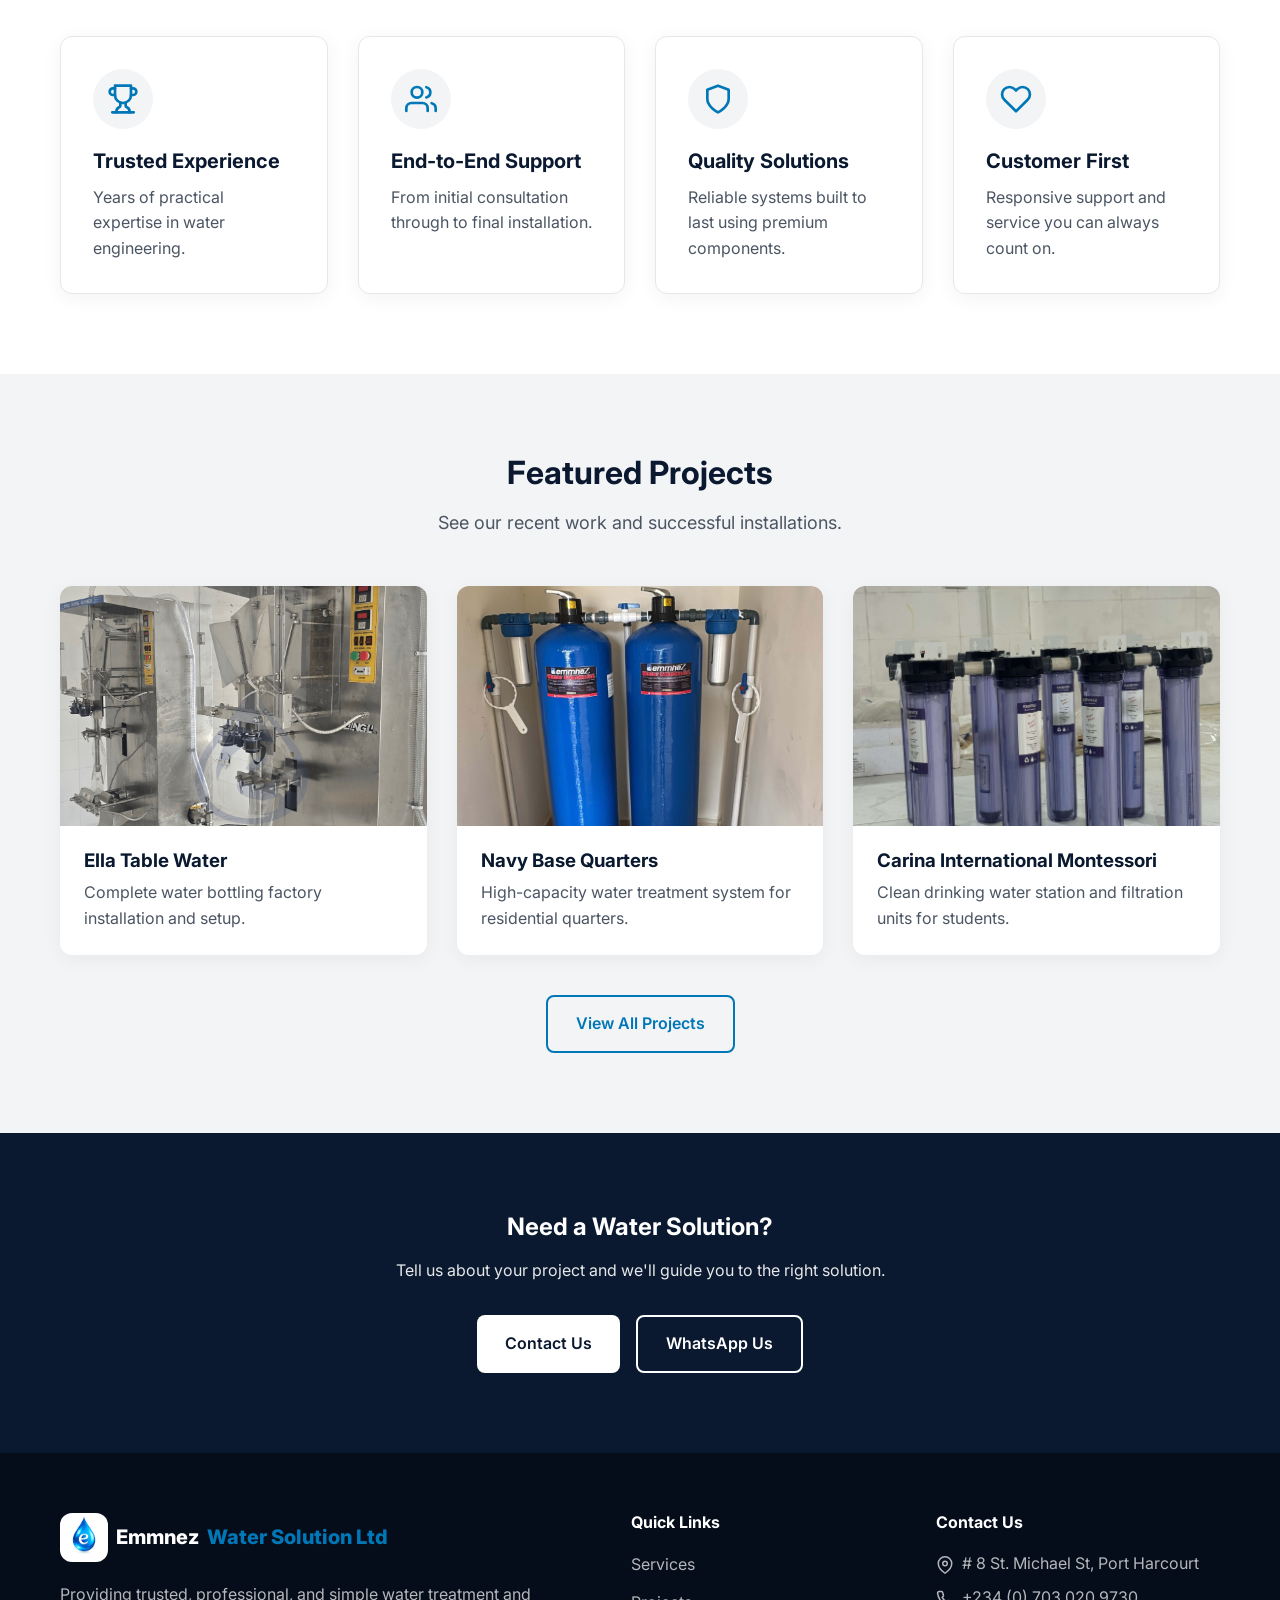
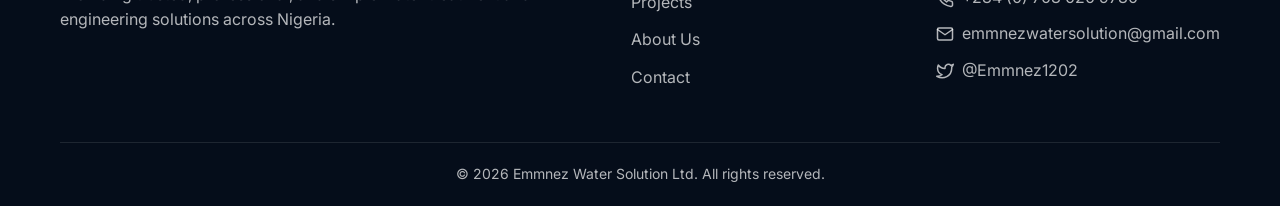
==== commit ef4f7f87: "Replaced ai images with real images" ====
--- a/index.html
+++ b/index.html
@@ -62,7 +62,7 @@
 
     <main>
         <!-- Section 1: Hero -->
-        <section class="hero" style="background-image: url('images/hero.png');">
+        <section class="hero" style="background-image: url('images/hero-machine.jpg');">
             <div class="container">
                 <div class="hero-content">
                     <h1>Clean Water Solutions Made Simple</h1>
@@ -176,7 +176,7 @@
 
                 <div class="grid-3">
                     <div class="project-card">
-                        <img src="images/project-ella.png" alt="Ella Table Water Factory" class="project-img"
+                        <img src="images/project-ella-water-factory.png" alt="Ella Table Water Factory" class="project-img"
                             loading="lazy" width="600" height="400">
                         <div class="project-info">
                             <h3>Ella Table Water</h3>
@@ -184,7 +184,7 @@
                         </div>
                     </div>
                     <div class="project-card">
-                        <img src="images/project-navy.png" alt="Navy Base Quarters Water System" class="project-img"
+                        <img src="images/project-navy-water-system.jpg" alt="Navy Base Quarters Water System" class="project-img"
                             loading="lazy" width="600" height="400">
                         <div class="project-info">
                             <h3>Navy Base Quarters</h3>
@@ -192,7 +192,7 @@
                         </div>
                     </div>
                     <div class="project-card">
-                        <img src="images/project-school.png" alt="Carina International Montessori School Water Station"
+                        <img src="images/project-school-water-station.jpg" alt="Carina International Montessori School Water Station"
                             class="project-img" loading="lazy" width="600" height="400">
                         <div class="project-info">
                             <h3>Carina International Montessori</h3>
--- a/css/style.css
+++ b/css/style.css
@@ -554,7 +554,7 @@
 .service-img {
     border-radius: 12px;
     width: 100%;
-    height: auto;
+    height: 400px;
     object-fit: cover;
 }
 
@@ -746,12 +746,12 @@
 .team-card {
     text-align: center;
     background-color: var(--secondary-white);
-    padding: 24px;
+    padding: 32px 24px;
     border-radius: 12px;
     box-shadow: var(--shadow-light);
     transition: transform var(--transition-smooth);
-    flex: 1 1 200px;
-    max-width: 260px;
+    flex: 1 1 300px;
+    max-width: 340px;
 }
 
 .team-card:hover {
@@ -759,23 +759,23 @@
 }
 
 .team-photo {
-    width: 180px;
-    height: 180px;
+    width: 240px;
+    height: 240px;
     object-fit: cover;
-    border-radius: 24px; /* Rounded squares as approved */
-    margin: 0 auto 16px auto;
-    box-shadow: 0 4px 12px rgba(0,0,0,0.1);
+    border-radius: 50%; /* Perfect circular avatars */
+    margin: 0 auto 20px auto;
+    box-shadow: 0 8px 24px rgba(0,0,0,0.15); /* Stronger shadow to pop against the white card */
 }
 
 .team-name {
-    font-size: 1.15rem;
+    font-size: 1.3rem; /* Slightly larger */
     color: var(--primary-navy);
     margin-bottom: 8px;
     line-height: 1.3;
 }
 
 .team-role {
-    font-size: 0.9rem;
+    font-size: 0.95rem;
     color: var(--accent-blue);
     font-weight: 600;
 }
